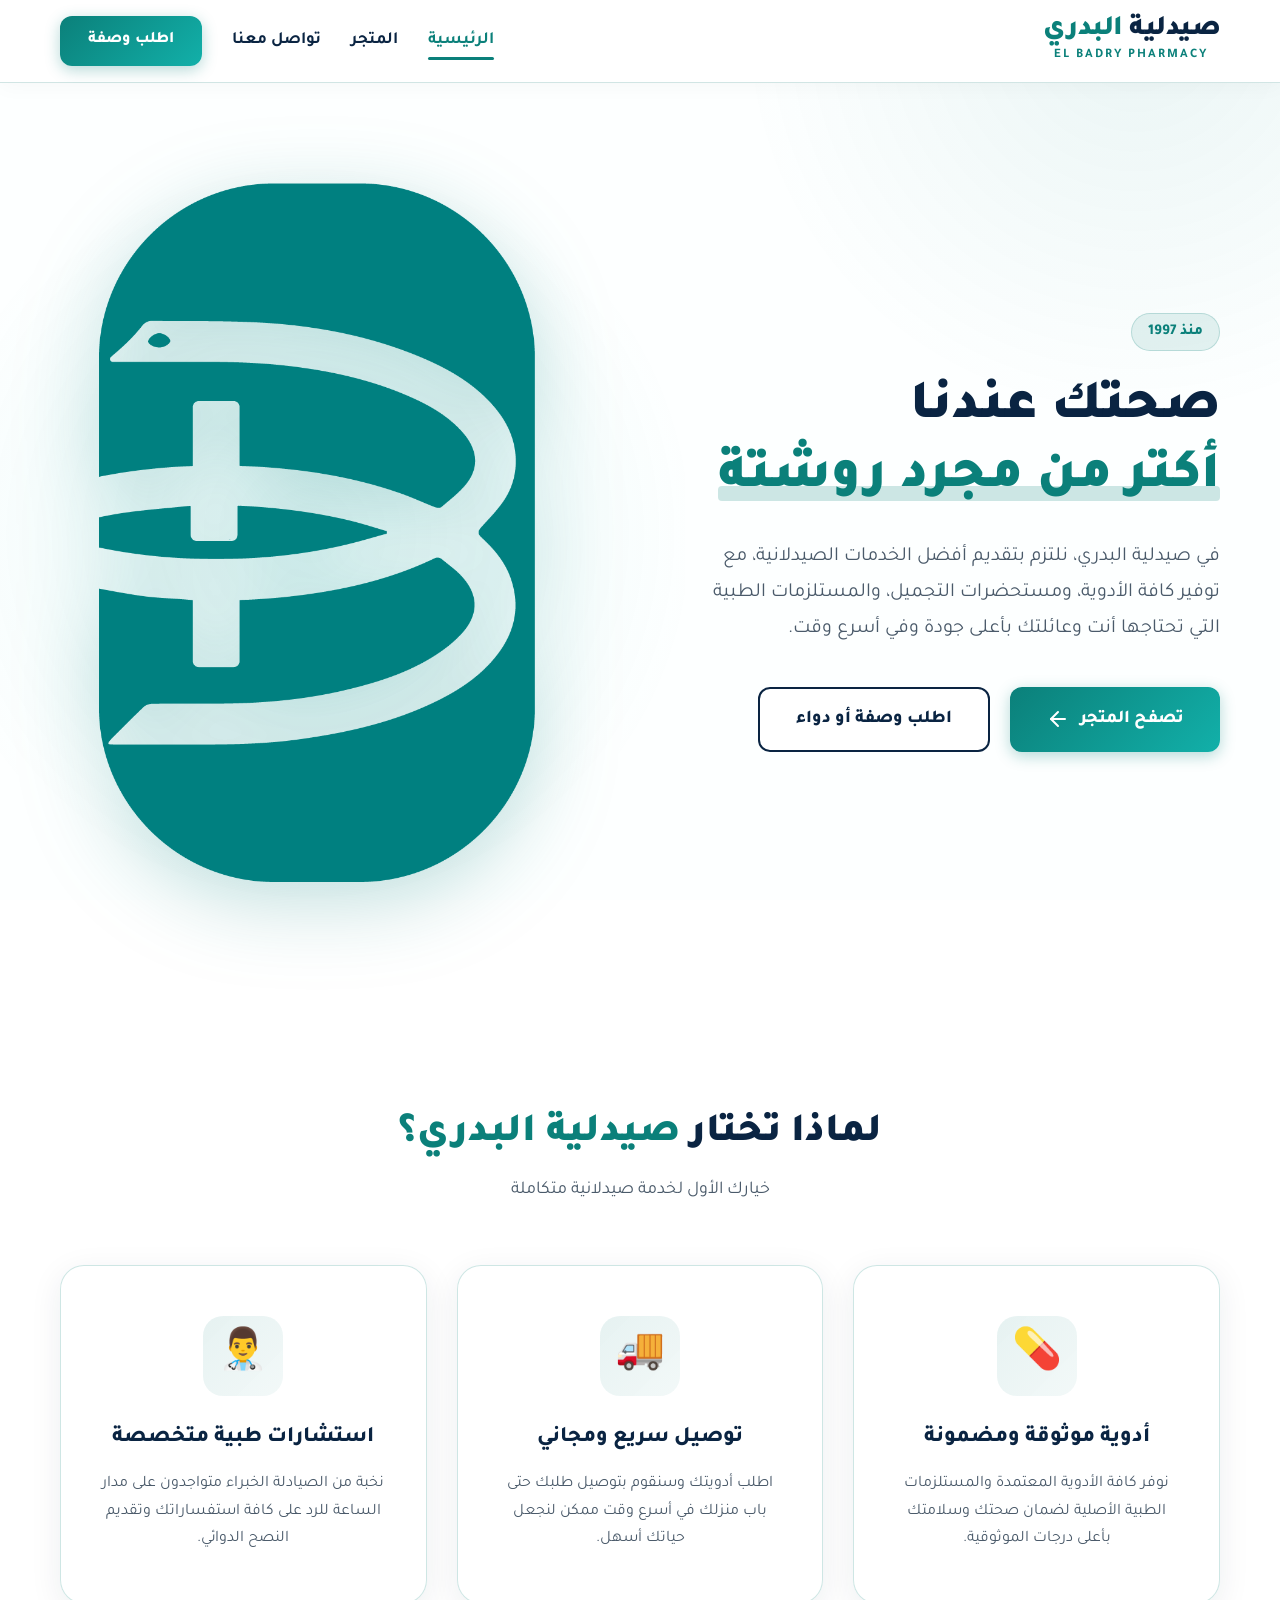
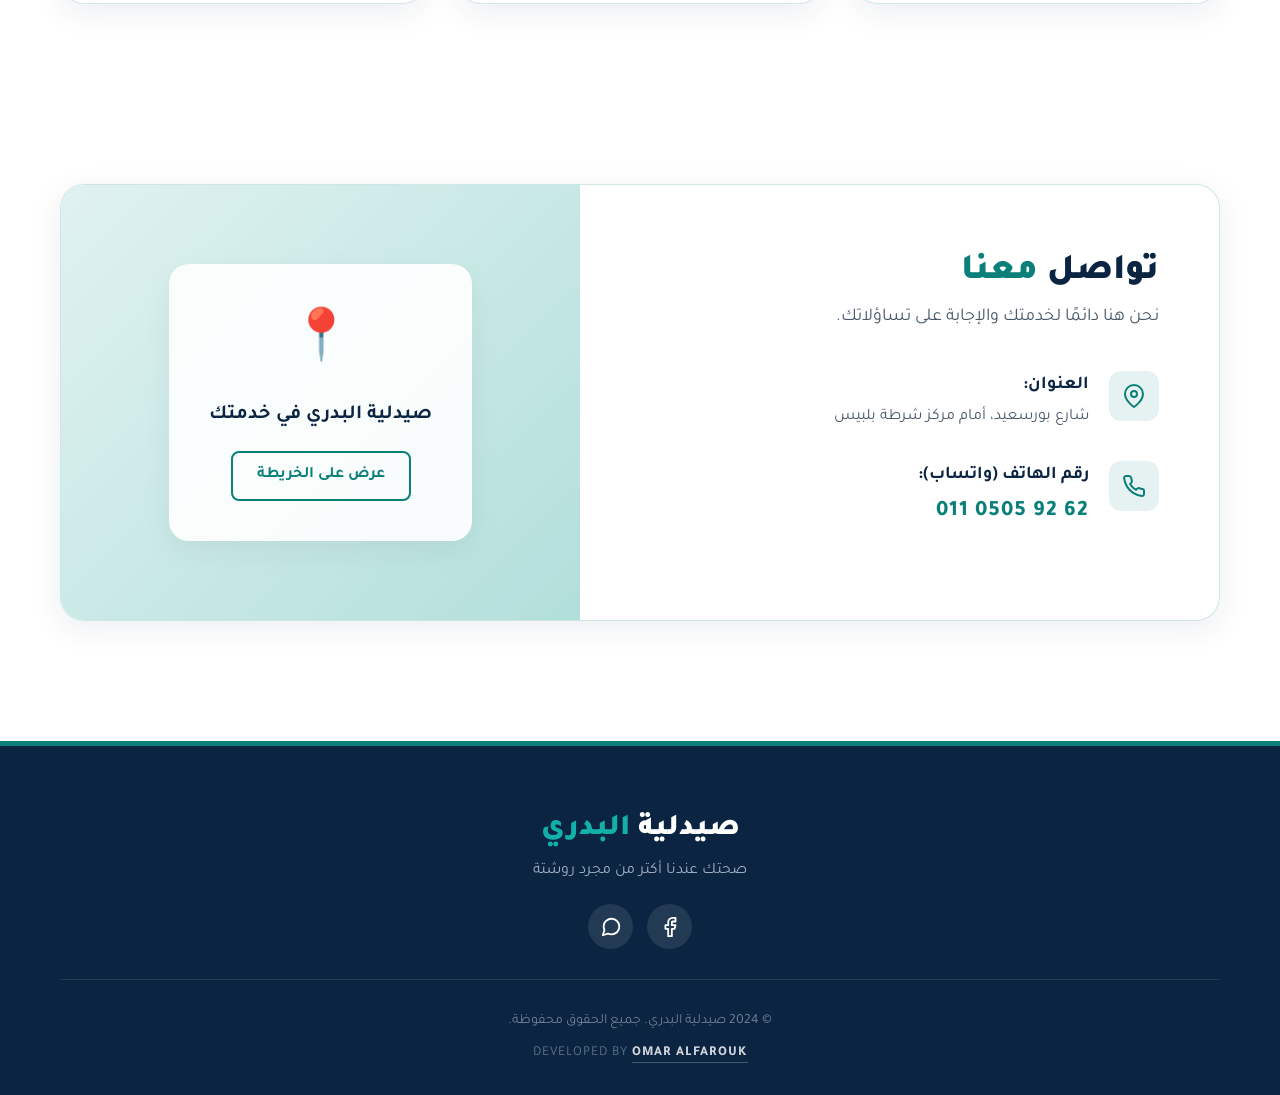
==== index.html @ 5a541674 "Add files via upload" ====
<!DOCTYPE html>
<html lang="ar" dir="rtl">

<head>
    <meta charset="UTF-8">
    <meta name="viewport" content="width=device-width, initial-scale=1.0">
    <title>صيدلية البدري - El Badry Pharmacy</title>
    <link rel="icon" type="image/png" href="logologo.png">
    <!-- Google Fonts -->
    <link rel="preconnect" href="https://fonts.googleapis.com">
    <link rel="preconnect" href="https://fonts.gstatic.com" crossorigin>
    <link href="https://fonts.googleapis.com/css2?family=Tajawal:wght@400;500;700;800;900&display=swap"
        rel="stylesheet">
    <link rel="stylesheet" href="style.css">
    <meta name="description"
        content="صيدلية البدري هي خيارك الأول للرعاية الصحية والأدوية. صحتك عندنا أكتر من مجرد روشتة، منذ 1997. شارع بورسعيد امام مركز شرطة بلبيس.">
</head>

<body>
    <div class="bg-pattern"></div>

    <header class="navbar">
        <div class="container">
            <div class="logo">
                <a href="index.html">
                    <h1>صيدلية <span>البدري</span></h1>
                    <span class="en-logo">EL BADRY PHARMACY</span>
                </a>
            </div>
            <nav id="nav-links">
                <a href="index.html" class="active">الرئيسية</a>
                <a href="store.html">المتجر</a>
                <a href="#contact">تواصل معنا</a>
                <a href="order.html" class="btn-primary pulse-btn">اطلب وصفة</a>
            </nav>
        </div>
    </header>

    <main>
        <section class="hero">
            <div class="container hero-content">
                <div class="text-content">
                    <div class="badge">منذ 1997</div>
                    <h2>صحتك عندنا <br><span class="highlight">أكتر من مجرد روشتة</span></h2>
                    <p>في صيدلية البدري، نلتزم بتقديم أفضل الخدمات الصيدلانية، مع توفير كافة الأدوية، ومستحضرات التجميل،
                        والمستلزمات الطبية التي تحتاجها أنت وعائلتك بأعلى جودة وفي أسرع وقت.</p>
                    <div class="actions">
                        <a href="store.html" class="btn-primary btn-large shadow-hover">تصفح المتجر
                            <svg xmlns="http://www.w3.org/2000/svg" width="24" height="24" viewBox="0 0 24 24"
                                fill="none" stroke="currentColor" stroke-width="2" stroke-linecap="round"
                                stroke-linejoin="round">
                                <line x1="5" y1="12" x2="19" y2="12"></line>
                                <polyline points="12 5 5 12 12 19"></polyline>
                            </svg>
                        </a>
                        <a href="order.html" class="btn-secondary btn-large">اطلب وصفة أو دواء</a>
                    </div>
                </div>
                <div class="image-content">
                    <!-- ضع صورة اللوجو هنا، قم بتسميتها logo.png أو logo.svg وضعها في مجلد public -->
                    <img src="logo.png" alt="شعار صيدلية البدري" class="hero-logo-img float-anim">
                </div>
            </div>
        </section>

        <section class="features" id="about">
            <div class="container">
                <div class="section-title">
                    <h2>لماذا تختار <span>صيدلية البدري؟</span></h2>
                    <p>خيارك الأول لخدمة صيدلانية متكاملة</p>
                </div>
                <div class="features-grid">
                    <div class="feature-card glass-card">
                        <div class="icon-wrapper">💊</div>
                        <h3>أدوية موثوقة ومضمونة</h3>
                        <p>نوفر كافة الأدوية المعتمدة والمستلزمات الطبية الأصلية لضمان صحتك وسلامتك بأعلى درجات
                            الموثوقية.</p>
                    </div>
                    <div class="feature-card glass-card">
                        <div class="icon-wrapper">🚚</div>
                        <h3>توصيل سريع ومجاني</h3>
                        <p>اطلب أدويتك وسنقوم بتوصيل طلبك حتى باب منزلك في أسرع وقت ممكن لنجعل حياتك أسهل.</p>
                    </div>
                    <div class="feature-card glass-card">
                        <div class="icon-wrapper">👨‍⚕️</div>
                        <h3>استشارات طبية متخصصة</h3>
                        <p>نخبة من الصيادلة الخبراء متواجدون على مدار الساعة للرد على كافة استفساراتك وتقديم النصح
                            الدوائي.</p>
                    </div>
                </div>
            </div>
        </section>

        <section class="contact-section" id="contact">
            <div class="container">
                <div class="contact-card glass-card">
                    <div class="contact-info">
                        <h2>تواصل <span>معنا</span></h2>
                        <p>نحن هنا دائمًا لخدمتك والإجابة على تساؤلاتك.</p>

                        <div class="info-item">
                            <div class="info-icon">
                                <svg xmlns="http://www.w3.org/2000/svg" width="24" height="24" viewBox="0 0 24 24"
                                    fill="none" stroke="currentColor" stroke-width="2" stroke-linecap="round"
                                    stroke-linejoin="round">
                                    <path d="M21 10c0 7-9 13-9 13s-9-6-9-13a9 9 0 0 1 18 0z"></path>
                                    <circle cx="12" cy="10" r="3"></circle>
                                </svg>
                            </div>
                            <div class="info-text">
                                <strong>العنوان:</strong>
                                <span>شارع بورسعيد، أمام مركز شرطة بلبيس</span>
                            </div>
                        </div>

                        <div class="info-item">
                            <div class="info-icon">
                                <svg xmlns="http://www.w3.org/2000/svg" width="24" height="24" viewBox="0 0 24 24"
                                    fill="none" stroke="currentColor" stroke-width="2" stroke-linecap="round"
                                    stroke-linejoin="round">
                                    <path
                                        d="M22 16.92v3a2 2 0 0 1-2.18 2 19.79 19.79 0 0 1-8.63-3.07 19.5 19.5 0 0 1-6-6 19.79 19.79 0 0 1-3.07-8.67A2 2 0 0 1 4.11 2h3a2 2 0 0 1 2 1.72 12.84 12.84 0 0 0 .7 2.81 2 2 0 0 1-.45 2.11L8.09 9.91a16 16 0 0 0 6 6l1.27-1.27a2 2 0 0 1 2.11-.45 12.84 12.84 0 0 0 2.81.7A2 2 0 0 1 22 16.92z">
                                    </path>
                                </svg>
                            </div>
                            <div class="info-text">
                                <strong>رقم الهاتف (واتساب):</strong>
                                <a href="https://wa.me/+201105059262" target="_blank">
                                    <span class="phone-num" dir="ltr"
                                        style="display: inline-block; transition: transform 0.3s;">011 0505 92 62</span>
                                </a>
                            </div>
                        </div>
                    </div>
                    <div class="contact-map">
                        <!-- Placeholder for a map or just an illustration -->
                        <div class="map-placeholder">
                            <div class="map-icon">📍</div>
                            <p>صيدلية البدري في خدمتك</p>
                            <a href="https://maps.google.com/?q=صيدلية+البدري+بلبيس" target="_blank"
                                class="btn-outline">عرض على الخريطة</a>
                        </div>
                    </div>
                </div>
            </div>
        </section>
    </main>

    <footer>
        <div class="container footer-content">
            <div class="footer-logo">
                <h3>صيدلية <span>البدري</span></h3>
                <p style="margin-bottom: 20px;">صحتك عندنا أكتر من مجرد روشتة</p>
                <div class="social-links" style="margin-bottom: 30px;">
                    <a href="https://www.facebook.com/elbadrypharmacies" target="_blank"
                        style="display: inline-flex; align-items: center; justify-content: center; width: 45px; height: 45px; background: rgba(255,255,255,0.1); border-radius: 50%; color: white; transition: all 0.3s; margin: 0 5px;"
                        onmouseover="this.style.background='var(--primary-light)'; this.style.transform='translateY(-3px)';"
                        onmouseout="this.style.background='rgba(255,255,255,0.1)'; this.style.transform='translateY(0)';">
                        <svg xmlns="http://www.w3.org/2000/svg" width="22" height="22" viewBox="0 0 24 24" fill="none"
                            stroke="currentColor" stroke-width="2" stroke-linecap="round" stroke-linejoin="round">
                            <path d="M18 2h-3a5 5 0 0 0-5 5v3H7v4h3v8h4v-8h3l1-4h-4V7a1 1 0 0 1 1-1h3z"></path>
                        </svg>
                    </a>
                    <a href="https://wa.me/+201105059262" target="_blank"
                        style="display: inline-flex; align-items: center; justify-content: center; width: 45px; height: 45px; background: rgba(255,255,255,0.1); border-radius: 50%; color: white; transition: all 0.3s; margin: 0 5px;"
                        onmouseover="this.style.background='#25D366'; this.style.transform='translateY(-3px)';"
                        onmouseout="this.style.background='rgba(255,255,255,0.1)'; this.style.transform='translateY(0)';">
                        <svg xmlns="http://www.w3.org/2000/svg" width="22" height="22" viewBox="0 0 24 24" fill="none"
                            stroke="currentColor" stroke-width="2" stroke-linecap="round" stroke-linejoin="round">
                            <path
                                d="M21 11.5a8.38 8.38 0 0 1-.9 3.8 8.5 8.5 0 0 1-7.6 4.7 8.38 8.38 0 0 1-3.8-.9L3 21l1.9-5.7a8.38 8.38 0 0 1-.9-3.8 8.5 8.5 0 0 1 4.7-7.6 8.38 8.38 0 0 1 3.8-.9h.5a8.48 8.48 0 0 1 8 8v.5z">
                            </path>
                        </svg>
                    </a>
                </div>
            </div>
            <div class="footer-bottom">
                <p>&copy; 2024 صيدلية البدري. جميع الحقوق محفوظة.</p>
                <p style="margin-top: 10px; font-size: 0.85em; opacity: 0.8; letter-spacing: 1px;">
                    DEVELOPED BY <a href="https://wa.me/201040981238" target="_blank"
                        style="color: #fff; font-weight: 800; text-decoration: none; border-bottom: 1px solid rgba(255,255,255,0.3); padding-bottom: 2px; transition: all 0.3s;"
                        onmouseover="this.style.borderBottom='1px solid #fff'; this.style.color='var(--primary-light)';"
                        onmouseout="this.style.borderBottom='1px solid rgba(255,255,255,0.3)'; this.style.color='#fff';">OMAR
                        ALFAROUK</a>
                </p>
            </div>
        </div>
    </footer>
</body>

</html>
---- style.css ----
/* CSS Variables based on El Badry Pharmacy branding */
:root {
    --primary-color: #0b807a;       /* Teal/Dark Cyan */
    --primary-light: #12b0a9;       /* Lighter Teal */
    --primary-dark: #075e5a;        /* Darker Teal */
    --secondary-color: #0a2442;     /* Navy Blue */
    --secondary-light: #16365c;     /* Lighter Navy */
    
    --bg-color: #f2fafa;            /* Very light cyan/white */
    --white: #ffffff;
    --text-dark: #1a2a3a;
    --text-gray: #4a5a6a;
    --border-color: #d1e5e4;
    
    --success-color: #059669;
    --error-color: #dc2626;
    
    --font-family: 'Tajawal', sans-serif;
    
    /* Modern Glassmorphism variables */
    --glass-bg: rgba(255, 255, 255, 0.85);
    --glass-border: rgba(11, 128, 122, 0.2);
    --glass-shadow: 0 8px 32px 0 rgba(10, 36, 66, 0.08);
}

* {
    box-sizing: border-box;
    margin: 0;
    padding: 0;
}

html {
    scroll-behavior: smooth;
}

body {
    font-family: var(--font-family);
    background-color: var(--white);
    color: var(--text-dark);
    line-height: 1.6;
    overflow-x: hidden;
}

::selection {
    background-color: var(--primary-light);
    color: var(--white);
}

a {
    text-decoration: none;
    color: inherit;
    transition: all 0.3s ease;
}

.container {
    max-width: 1200px;
    margin: 0 auto;
    padding: 0 20px;
    width: 100%;
}

/* Background Pattern */
.bg-pattern {
    position: fixed;
    top: 0;
    left: 0;
    width: 100vw;
    height: 100vh;
    z-index: -1;
    background-color: var(--bg-color);
    background-image: radial-gradient(var(--primary-color) 0.5px, transparent 0.5px), radial-gradient(var(--primary-color) 0.5px, var(--bg-color) 0.5px);
    background-size: 20px 20px;
    background-position: 0 0, 10px 10px;
    opacity: 0.15;
}

/* Navbar */
.navbar {
    background-color: rgba(255, 255, 255, 0.95);
    backdrop-filter: blur(10px);
    -webkit-backdrop-filter: blur(10px);
    border-bottom: 1px solid var(--border-color);
    position: sticky;
    top: 0;
    z-index: 1000;
    box-shadow: 0 4px 20px rgba(0,0,0,0.03);
    transition: all 0.3s ease;
}

.navbar .container {
    display: flex;
    justify-content: space-between;
    align-items: center;
    padding: 15px 20px;
}

.logo a {
    display: flex;
    flex-direction: column;
    align-items: center;
}

.logo h1 {
    color: var(--secondary-color);
    font-size: 28px;
    font-weight: 900;
    letter-spacing: -0.5px;
    line-height: 1.1;
}

.logo h1 span {
    color: var(--primary-color);
}

.logo .en-logo {
    font-size: 13px;
    color: var(--primary-color);
    letter-spacing: 2px;
    font-weight: 700;
}

nav {
    display: flex;
    align-items: center;
    gap: 30px;
}

nav a {
    font-weight: 700;
    font-size: 17px;
    color: var(--secondary-color);
    position: relative;
}

nav a:not(.btn-primary)::after {
    content: '';
    position: absolute;
    bottom: -6px;
    left: 50%;
    transform: translateX(-50%);
    width: 0;
    height: 3px;
    background-color: var(--primary-color);
    border-radius: 2px;
    transition: width 0.3s ease;
}

nav a:hover:not(.btn-primary)::after, 
nav a.active:not(.btn-primary)::after {
    width: 100%;
}

nav a:hover:not(.btn-primary), 
nav a.active:not(.btn-primary) {
    color: var(--primary-color);
}

/* Buttons */
.btn-primary, .btn-secondary {
    display: inline-flex;
    align-items: center;
    justify-content: center;
    gap: 10px;
    padding: 12px 28px;
    border-radius: 12px;
    font-weight: 800;
    font-size: 16px;
    border: none;
    cursor: pointer;
    transition: all 0.4s cubic-bezier(0.175, 0.885, 0.32, 1.275);
    text-align: center;
    position: relative;
    overflow: hidden;
}

.btn-primary {
    background: linear-gradient(135deg, var(--primary-color) 0%, var(--primary-light) 100%);
    color: var(--white) !important;
    box-shadow: 0 4px 15px rgba(11, 128, 122, 0.3);
}

.btn-primary:hover {
    transform: translateY(-3px);
    box-shadow: 0 8px 25px rgba(11, 128, 122, 0.4);
    background: linear-gradient(135deg, var(--primary-light) 0%, var(--primary-color) 100%);
}

.btn-secondary {
    background-color: var(--white);
    color: var(--secondary-color) !important;
    border: 2px solid var(--secondary-color);
}

.btn-secondary:hover {
    background-color: var(--secondary-color);
    color: var(--white) !important;
    transform: translateY(-3px);
}

.btn-large {
    padding: 16px 36px;
    font-size: 18px;
}

.btn-outline {
    background-color: transparent;
    border: 2px solid var(--primary-color);
    color: var(--primary-color);
    padding: 10px 24px;
    border-radius: 8px;
    font-weight: 700;
    display: inline-block;
}

.btn-outline:hover {
    background-color: var(--primary-color);
    color: var(--white);
}

/* Pulse animation for CTA */
.pulse-btn {
    animation: pulse 2s infinite;
}

@keyframes pulse {
    0% { box-shadow: 0 0 0 0 rgba(11, 128, 122, 0.6); }
    70% { box-shadow: 0 0 0 15px rgba(11, 128, 122, 0); }
    100% { box-shadow: 0 0 0 0 rgba(11, 128, 122, 0); }
}

/* Hero Section */
.hero {
    position: relative;
    padding: 100px 0 120px;
    overflow: hidden;
}

.hero::before {
    content: '';
    position: absolute;
    top: -50%; right: -20%;
    width: 800px; height: 800px;
    background: radial-gradient(circle, rgba(11,128,122,0.08) 0%, rgba(255,255,255,0) 70%);
    border-radius: 50%;
    z-index: -1;
}

.hero-content {
    display: flex;
    align-items: center;
    justify-content: space-between;
    gap: 60px;
}

.text-content {
    flex: 1.2;
}

.badge {
    display: inline-block;
    padding: 6px 16px;
    background-color: rgba(11, 128, 122, 0.1);
    color: var(--primary-color);
    border-radius: 50px;
    font-weight: 800;
    font-size: 15px;
    margin-bottom: 25px;
    border: 1px solid rgba(11, 128, 122, 0.2);
}

.text-content h2 {
    font-size: 55px;
    color: var(--secondary-color);
    margin-bottom: 25px;
    line-height: 1.25;
    font-weight: 900;
}

.text-content h2 .highlight {
    color: var(--primary-color);
    position: relative;
    z-index: 1;
}

.text-content h2 .highlight::after {
    content: '';
    position: absolute;
    bottom: 5px; right: 0;
    width: 100%; height: 15px;
    background-color: rgba(11, 128, 122, 0.2);
    z-index: -1;
    border-radius: 4px;
}

.text-content p {
    font-size: 20px;
    color: var(--text-gray);
    margin-bottom: 40px;
    line-height: 1.8;
    max-width: 90%;
}

.actions {
    display: flex;
    gap: 20px;
}

.image-content {
    flex: 1;
    display: flex;
    justify-content: center;
    position: relative;
}

.image-content::after {
    content: '';
    position: absolute;
    width: 100%; height: 100%;
    background: radial-gradient(circle, var(--primary-light) 0%, transparent 60%);
    opacity: 0.1;
    scale: 1.5;
    z-index: -1;
}

.hero-logo-img {
    width: 100%;
    max-width: 450px;
    height: auto;
    object-fit: contain;
    filter: drop-shadow(0 20px 40px rgba(11, 128, 122, 0.25));
}

.float-anim {
    animation: float 6s ease-in-out infinite;
}

@keyframes float {
    0% { transform: translateY(0px); }
    50% { transform: translateY(-20px); }
    100% { transform: translateY(0px); }
}

/* Glassmorphism Cards */
.glass-card {
    background: var(--glass-bg);
    backdrop-filter: blur(16px);
    -webkit-backdrop-filter: blur(16px);
    border: 1px solid var(--glass-border);
    box-shadow: var(--glass-shadow);
    border-radius: 24px;
}

/* Features Section */
.features {
    padding: 100px 0;
    background-color: transparent;
    position: relative;
    z-index: 10;
}

.section-title {
    text-align: center;
    margin-bottom: 60px;
}

.section-title h2 {
    font-size: 40px;
    color: var(--secondary-color);
    font-weight: 900;
}

.section-title h2 span {
    color: var(--primary-color);
}

.section-title p {
    font-size: 18px;
    color: var(--text-gray);
    margin-top: 10px;
}

.features-grid {
    display: grid;
    grid-template-columns: repeat(auto-fit, minmax(320px, 1fr));
    gap: 30px;
}

.feature-card {
    padding: 50px 40px;
    text-align: center;
    transition: transform 0.4s ease, box-shadow 0.4s ease;
}

.feature-card:hover {
    transform: translateY(-15px);
    box-shadow: 0 20px 40px rgba(10, 36, 66, 0.12);
    border-color: rgba(11, 128, 122, 0.4);
}

.feature-card .icon-wrapper {
    width: 80px; height: 80px;
    margin: 0 auto 25px;
    background: linear-gradient(135deg, rgba(11, 128, 122, 0.1), rgba(11, 128, 122, 0.05));
    border-radius: 20px;
    display: flex;
    align-items: center;
    justify-content: center;
    font-size: 40px;
    color: var(--primary-color);
}

.feature-card h3 {
    color: var(--secondary-color);
    font-size: 22px;
    margin-bottom: 15px;
    font-weight: 800;
}

.feature-card p {
    color: var(--text-gray);
    font-size: 16px;
    line-height: 1.7;
}

/* Contact Section */
.contact-section {
    padding: 80px 0 120px;
}

.contact-card {
    display: flex;
    overflow: hidden;
    padding: 0;
}

.contact-info {
    flex: 1;
    padding: 60px;
}

.contact-info h2 {
    font-size: 36px;
    color: var(--secondary-color);
    font-weight: 900;
}

.contact-info h2 span {
    color: var(--primary-color);
}

.contact-info > p {
    font-size: 18px;
    color: var(--text-gray);
    margin-bottom: 40px;
}

.info-item {
    display: flex;
    align-items: flex-start;
    gap: 20px;
    margin-bottom: 30px;
}

.info-icon {
    width: 50px; height: 50px;
    background-color: rgba(11, 128, 122, 0.1);
    color: var(--primary-color);
    border-radius: 12px;
    display: flex;
    align-items: center;
    justify-content: center;
    flex-shrink: 0;
}

.info-text strong {
    display: block;
    color: var(--secondary-color);
    font-size: 18px;
    margin-bottom: 5px;
}

.info-text span {
    color: var(--text-gray);
    font-size: 16px;
}

.phone-num {
    font-size: 22px !important;
    font-weight: 800;
    color: var(--primary-color) !important;
    letter-spacing: 1px;
}

.contact-map {
    flex: 1;
    background: linear-gradient(135deg, #e0f2f1 0%, #b2dfdb 100%);
    display: flex;
    align-items: center;
    justify-content: center;
    min-height: 400px;
}

.map-placeholder {
    text-align: center;
    background: rgba(255,255,255,0.9);
    padding: 40px;
    border-radius: 20px;
    box-shadow: 0 10px 30px rgba(0,0,0,0.05);
}

.map-icon {
    font-size: 50px;
    margin-bottom: 15px;
}

.map-placeholder p {
    font-weight: 700;
    color: var(--secondary-color);
    margin-bottom: 20px;
    font-size: 20px;
}

/* Order Page Enhancements */
.order-body {
    background-color: var(--bg-color);
}

.order-header {
    margin-bottom: 40px;
}

.order-header h2 {
    font-size: 42px;
    color: var(--secondary-color);
    font-weight: 900;
}

.order-header h2 span {
    color: var(--primary-color);
}

.order-header p {
    font-size: 18px;
    color: var(--text-gray);
    max-width: 600px;
    margin: 15px auto 0;
}

.form-wrapper {
    max-width: 750px;
    margin: 0 auto;
    padding: 50px;
}

.form-anim {
    animation: slideUp 0.8s cubic-bezier(0.165, 0.84, 0.44, 1) forwards;
}

@keyframes slideUp {
    from { opacity: 0; transform: translateY(40px); }
    to { opacity: 1; transform: translateY(0); }
}

.input-row {
    display: flex;
    gap: 20px;
}

.input-row .input-group {
    flex: 1;
}

.input-group {
    margin-bottom: 25px;
}

.input-group label {
    display: block;
    margin-bottom: 10px;
    font-weight: 800;
    color: var(--secondary-color);
    font-size: 16px;
}

.required {
    color: var(--error-color);
}

.input-group input,
.input-group textarea {
    width: 100%;
    padding: 16px 20px;
    border: 2px solid var(--border-color);
    border-radius: 12px;
    font-family: inherit;
    font-size: 16px;
    transition: all 0.3s ease;
    background-color: rgba(255, 255, 255, 0.9);
}

.input-group input:focus,
.input-group textarea:focus {
    outline: none;
    border-color: var(--primary-color);
    box-shadow: 0 0 0 4px rgba(11, 128, 122, 0.15);
    background-color: var(--white);
    transform: translateY(-2px);
}

.form-note {
    text-align: center;
    margin-top: 20px;
    font-size: 14px;
    color: var(--text-gray);
}

.btn-submit {
    width: 100%;
    margin-top: 10px;
    padding: 18px;
    font-size: 20px;
    border-radius: 12px;
}

.spinner {
    display: inline-block;
    width: 20px; height: 20px;
    border: 3px solid rgba(255,255,255,0.3);
    border-radius: 50%;
    border-top-color: #fff;
    animation: spin 1s ease-in-out infinite;
    margin-left: 10px;
}

@keyframes spin {
    to { transform: rotate(360deg); }
}

.alert {
    padding: 18px 20px;
    border-radius: 12px;
    margin-bottom: 25px;
    font-weight: 700;
    font-size: 16px;
    text-align: center;
    animation: fadeIn 0.5s ease;
}

@keyframes fadeIn {
    from { opacity: 0; }
    to { opacity: 1; }
}

.alert-success {
    background-color: rgba(5, 150, 105, 0.1);
    color: var(--success-color);
    border: 2px solid rgba(5, 150, 105, 0.3);
}

.alert-error {
    background-color: rgba(220, 38, 38, 0.1);
    color: var(--error-color);
    border: 2px solid rgba(220, 38, 38, 0.3);
}

/* Footer */
footer {
    background-color: var(--secondary-color);
    color: var(--white);
    padding: 60px 0 30px;
    position: relative;
    border-top: 5px solid var(--primary-color);
}

.footer-content {
    display: flex;
    flex-direction: column;
    align-items: center;
    text-align: center;
}

.footer-logo h3 {
    font-size: 30px;
    font-weight: 900;
    margin-bottom: 5px;
}

.footer-logo h3 span {
    color: var(--primary-light);
}

.footer-logo p {
    color: #a0aec0;
    font-size: 16px;
    margin-bottom: 40px;
}

.footer-bottom {
    width: 100%;
    padding-top: 30px;
    border-top: 1px solid rgba(255,255,255,0.1);
}

.footer-bottom p {
    color: #718096;
    font-size: 14px;
}

.hidden { display: none !important; }

/* Responsive */
@media (max-width: 992px) {
    .hero-content {
        flex-direction: column;
        text-align: center;
    }
    
    .hero-logo-img {
        max-width: 200px;
        margin-top: 20px;
    }
    
    .text-content h2 {
        font-size: 45px;
    }
    
    .text-content p {
        margin: 0 auto 30px;
    }
    
    .actions {
        justify-content: center;
    }
    
    .contact-card {
        flex-direction: column;
    }
}

@media (max-width: 768px) {
    .navbar .container {
        flex-direction: column;
        gap: 15px;
    }
    
    .input-row {
        flex-direction: column;
        gap: 0;
    }
    
    .text-content h2 {
        font-size: 38px;
    }
    
    .form-wrapper {
        padding: 30px 20px;
    }
    
    .contact-info {
        padding: 40px 20px;
    }
}
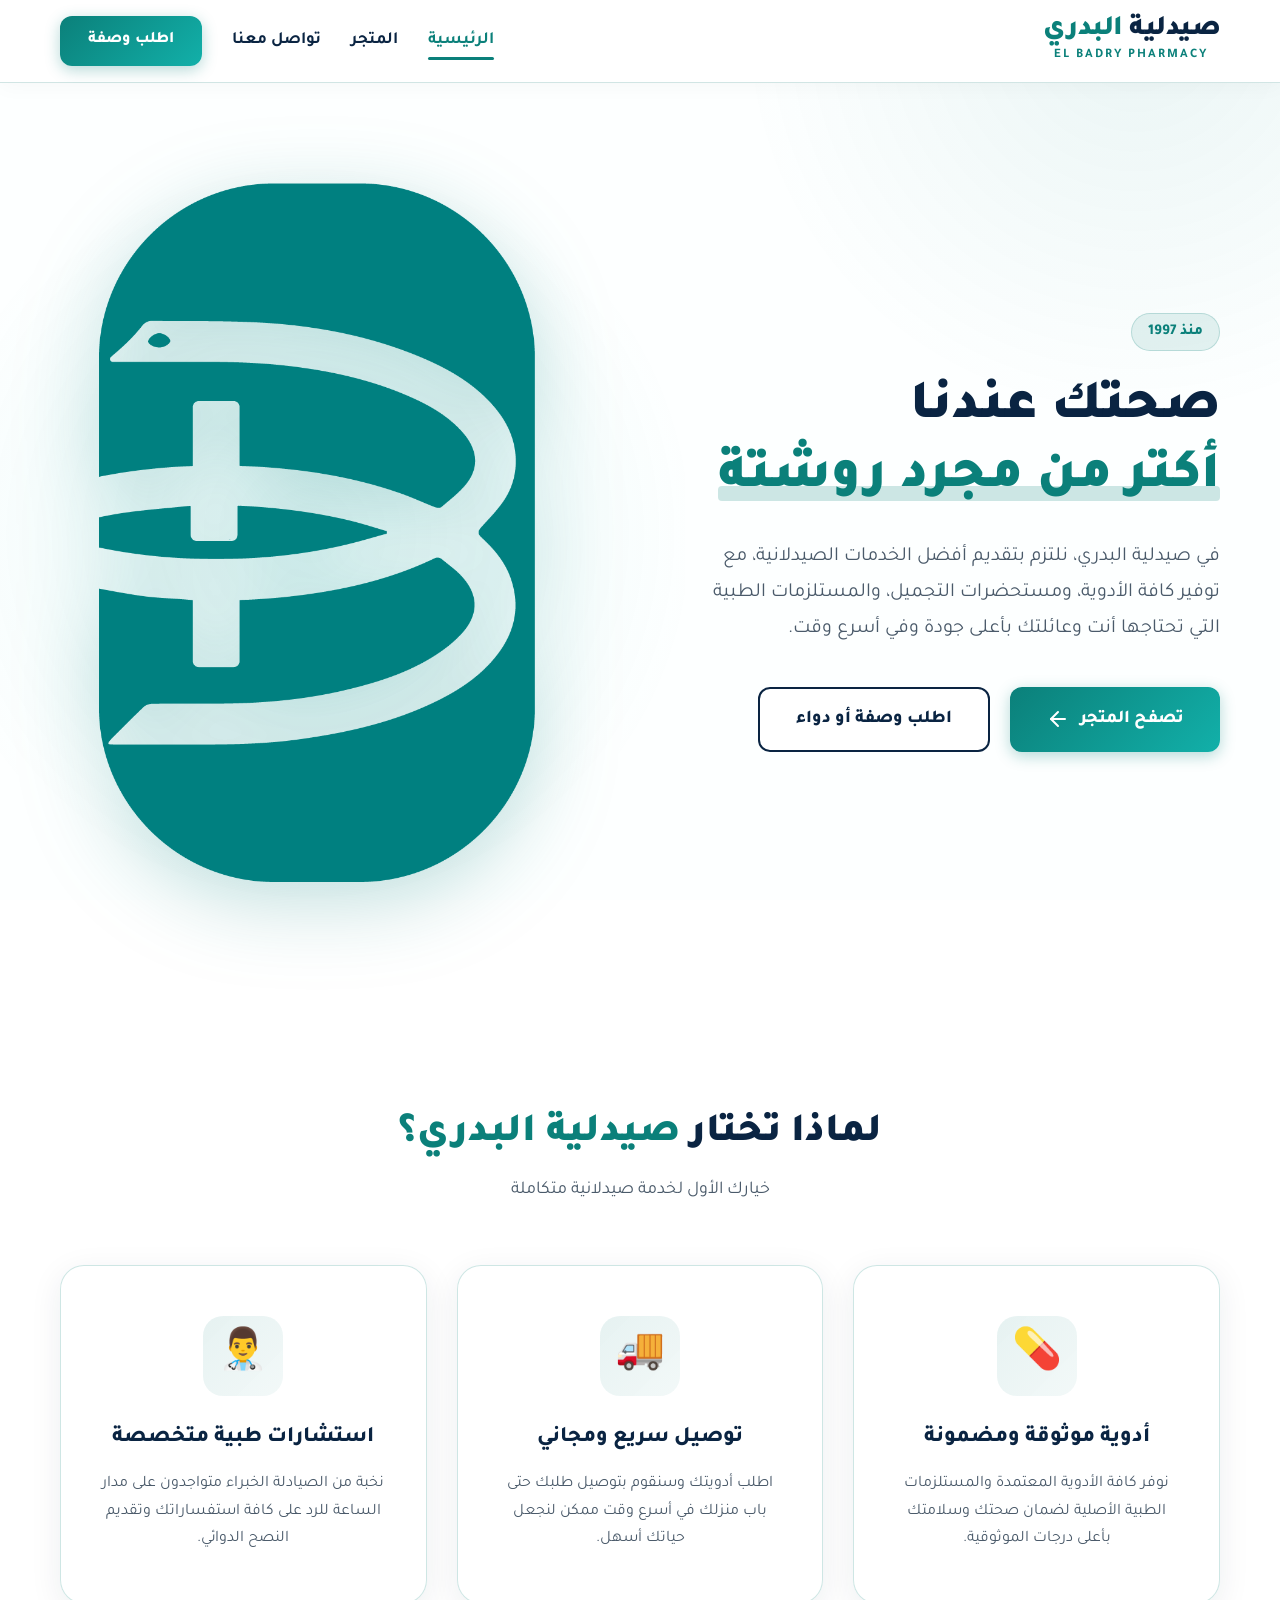
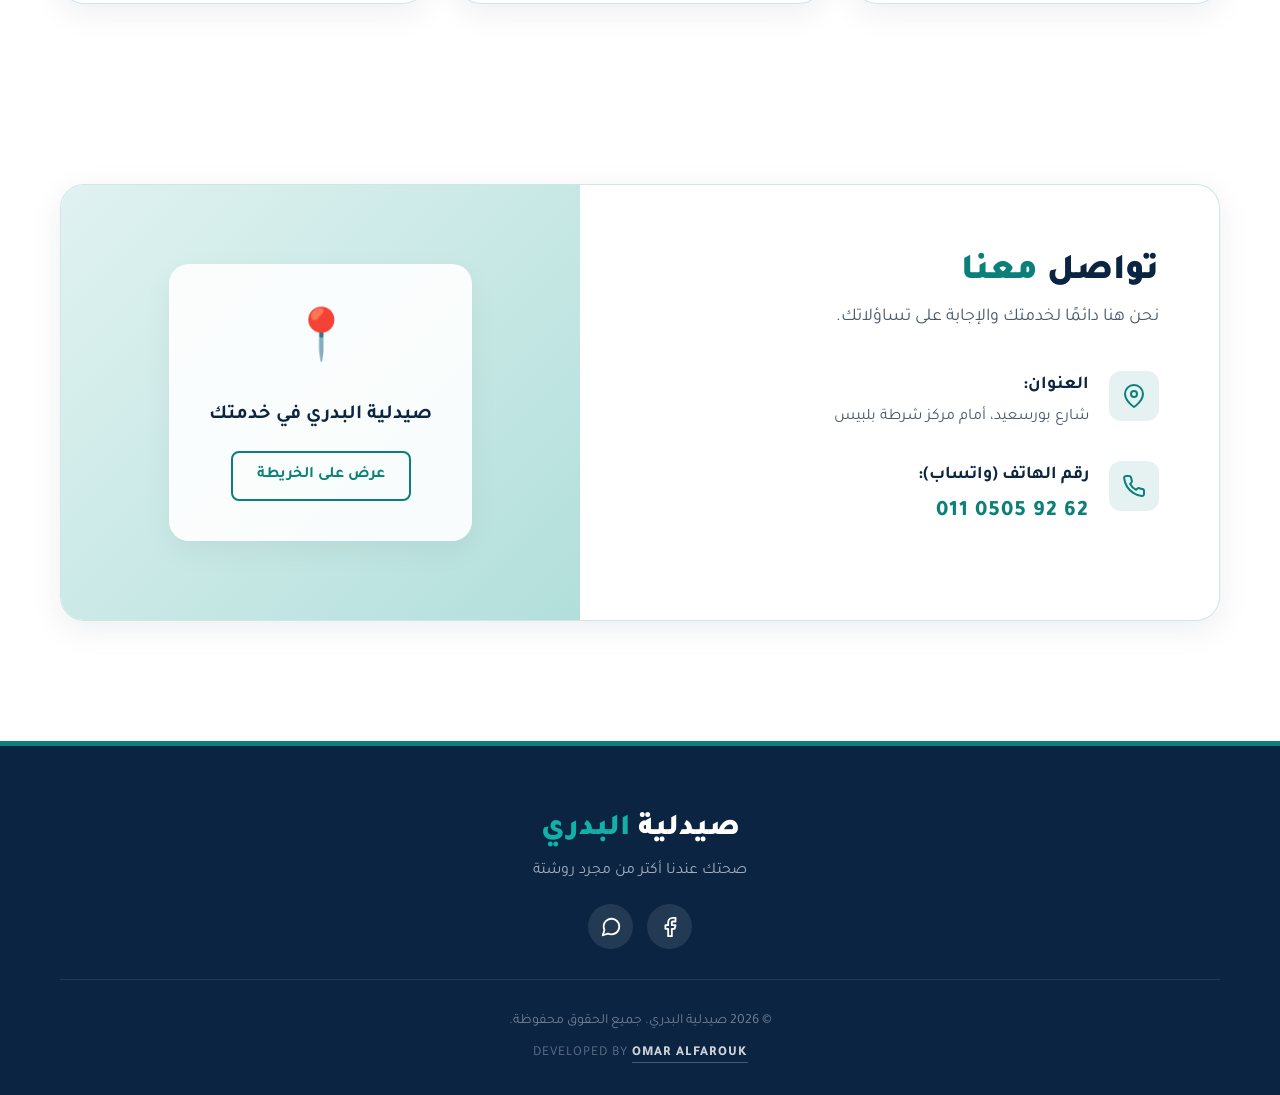
==== commit d0ee2e41: "Add files via upload" ====
--- a/index.html
+++ b/index.html
@@ -175,7 +175,7 @@
                 </div>
             </div>
             <div class="footer-bottom">
-                <p>&copy; 2024 صيدلية البدري. جميع الحقوق محفوظة.</p>
+                <p>&copy; 2026 صيدلية البدري. جميع الحقوق محفوظة.</p>
                 <p style="margin-top: 10px; font-size: 0.85em; opacity: 0.8; letter-spacing: 1px;">
                     DEVELOPED BY <a href="https://wa.me/201040981238" target="_blank"
                         style="color: #fff; font-weight: 800; text-decoration: none; border-bottom: 1px solid rgba(255,255,255,0.3); padding-bottom: 2px; transition: all 0.3s;"
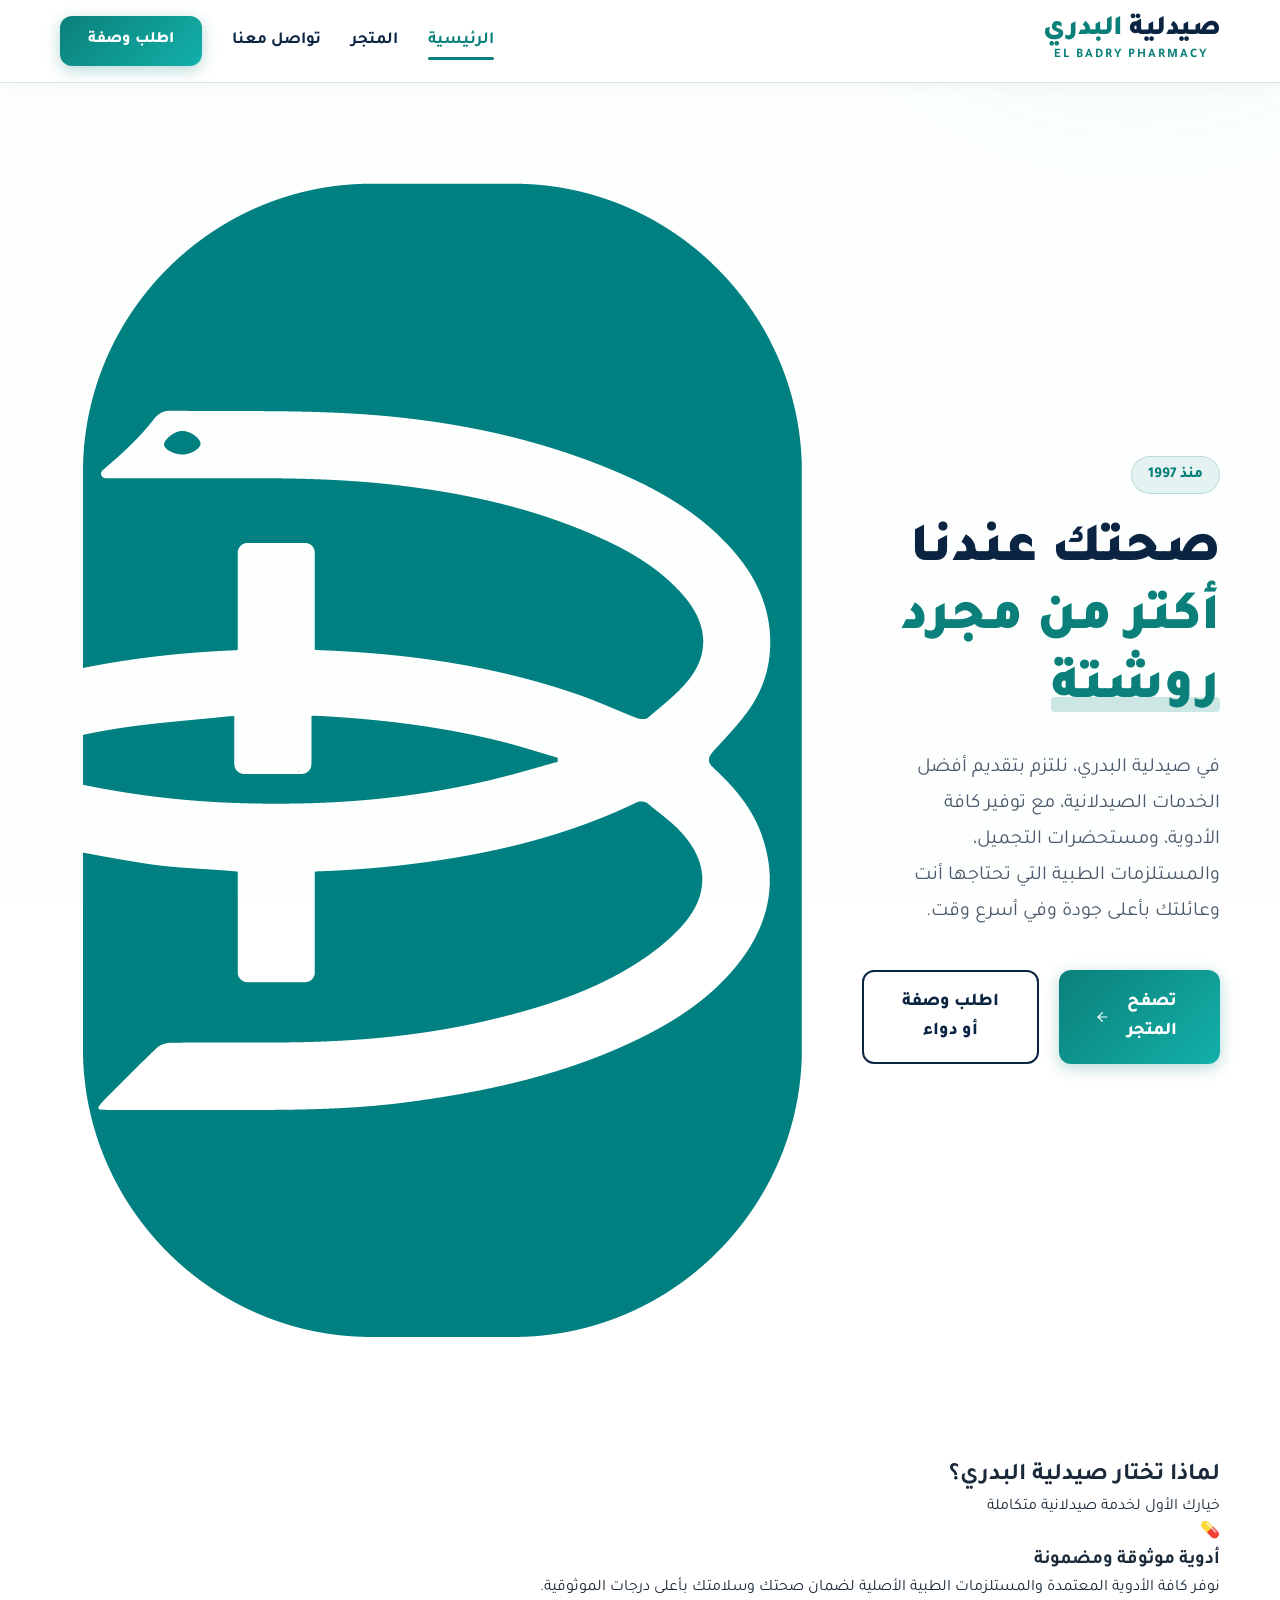
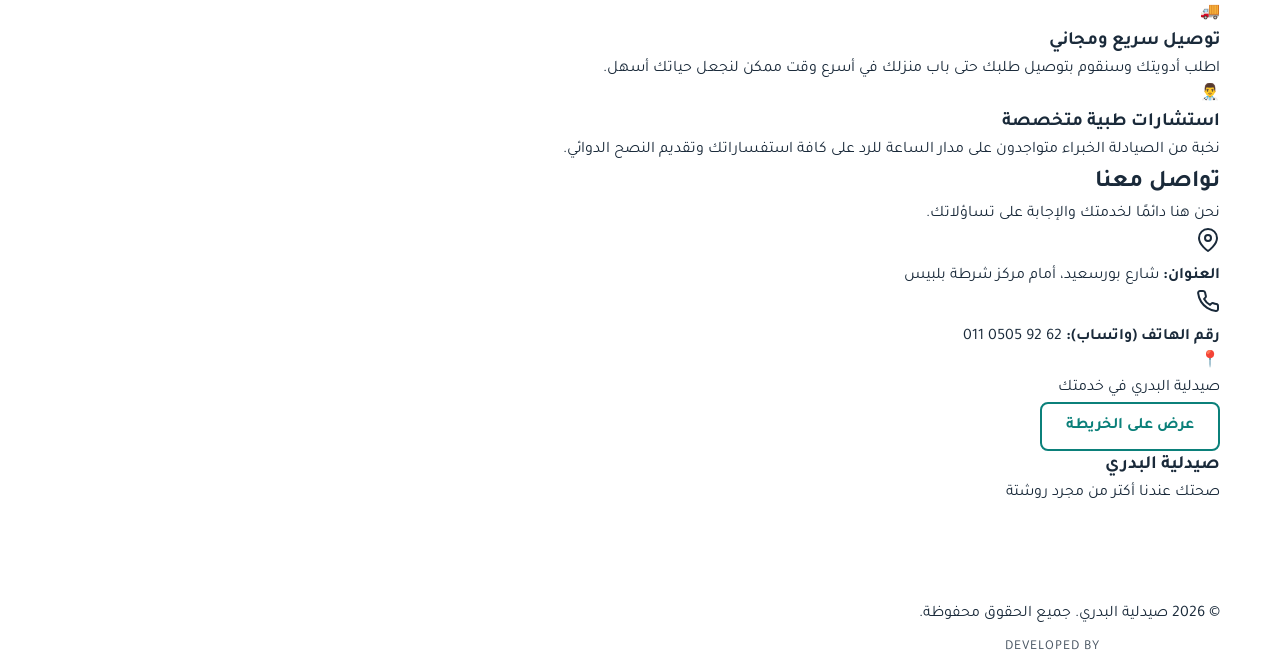
==== commit 2cbefe22: "Add files via upload" ====
--- a/index.html
+++ b/index.html
@@ -5,13 +5,13 @@
     <meta charset="UTF-8">
     <meta name="viewport" content="width=device-width, initial-scale=1.0">
     <title>صيدلية البدري - El Badry Pharmacy</title>
-    <link rel="icon" type="image/png" href="logologo.png">
+    <link rel="icon" type="image/png" href="assets/images/favicon.png">
     <!-- Google Fonts -->
     <link rel="preconnect" href="https://fonts.googleapis.com">
     <link rel="preconnect" href="https://fonts.gstatic.com" crossorigin>
     <link href="https://fonts.googleapis.com/css2?family=Tajawal:wght@400;500;700;800;900&display=swap"
         rel="stylesheet">
-    <link rel="stylesheet" href="style.css">
+    <link rel="stylesheet" href="css/global.css">
     <meta name="description"
         content="صيدلية البدري هي خيارك الأول للرعاية الصحية والأدوية. صحتك عندنا أكتر من مجرد روشتة، منذ 1997. شارع بورسعيد امام مركز شرطة بلبيس.">
 </head>
@@ -58,7 +58,7 @@
                 </div>
                 <div class="image-content">
                     <!-- ضع صورة اللوجو هنا، قم بتسميتها logo.png أو logo.svg وضعها في مجلد public -->
-                    <img src="logo.png" alt="شعار صيدلية البدري" class="hero-logo-img float-anim">
+                    <img src="assets/images/logo.png" alt="شعار صيدلية البدري" class="hero-logo-img float-anim">
                 </div>
             </div>
         </section>
--- a/css/global.css
+++ b/css/global.css
@@ -0,0 +1,762 @@
+/* CSS Variables based on El Badry Pharmacy branding */
+:root {
+    --primary-color: #0b807a;       /* Teal/Dark Cyan */
+    --primary-light: #12b0a9;       /* Lighter Teal */
+    --primary-dark: #075e5a;        /* Darker Teal */
+    --secondary-color: #0a2442;     /* Navy Blue */
+    --secondary-light: #16365c;     /* Lighter Navy */
+    
+    --bg-color: #f2fafa;            /* Very light cyan/white */
+    --white: #ffffff;
+    --text-dark: #1a2a3a;
+    --text-gray: #4a5a6a;
+    --border-color: #d1e5e4;
+    
+    --success-color: #059669;
+    --error-color: #dc2626;
+    
+    --font-family: 'Tajawal', sans-serif;
+    
+    /* Modern Glassmorphism variables */
+    --glass-bg: rgba(255, 255, 255, 0.85);
+    --glass-border: rgba(11, 128, 122, 0.2);
+    --glass-shadow: 0 8px 32px 0 rgba(10, 36, 66, 0.08);
+}
+
+* {
+    box-sizing: border-box;
+    margin: 0;
+    padding: 0;
+}
+
+html {
+    scroll-behavior: smooth;
+}
+
+body {
+    font-family: var(--font-family);
+    background-color: var(--white);
+    color: var(--text-dark);
+    line-height: 1.6;
+    overflow-x: hidden;
+}
+
+::selection {
+    background-color: var(--primary-light);
+    color: var(--white);
+}
+
+a {
+    text-decoration: none;
+    color: inherit;
+    transition: all 0.3s ease;
+}
+
+.container {
+    max-width: 1200px;
+    margin: 0 auto;
+    padding: 0 20px;
+    width: 100%;
+}
+
+/* Background Pattern */
+.bg-pattern {
+    position: fixed;
+    top: 0;
+    left: 0;
+    width: 100vw;
+    height: 100vh;
+    z-index: -1;
+    background-color: var(--bg-color);
+    background-image: radial-gradient(var(--primary-color) 0.5px, transparent 0.5px), radial-gradient(var(--primary-color) 0.5px, var(--bg-color) 0.5px);
+    background-size: 20px 20px;
+    background-position: 0 0, 10px 10px;
+    opacity: 0.15;
+}
+
+/* Navbar */
+.navbar {
+    background-color: rgba(255, 255, 255, 0.95);
+    backdrop-filter: blur(10px);
+    -webkit-backdrop-filter: blur(10px);
+    border-bottom: 1px solid var(--border-color);
+    position: sticky;
+    top: 0;
+    z-index: 1000;
+    box-shadow: 0 4px 20px rgba(0,0,0,0.03);
+    transition: all 0.3s ease;
+}
+
+.navbar .container {
+    display: flex;
+    justify-content: space-between;
+    align-items: center;
+    padding: 15px 20px;
+}
+
+.logo a {
+    display: flex;
+    flex-direction: column;
+    align-items: center;
+}
+
+.logo h1 {
+    color: var(--secondary-color);
+    font-size: 28px;
+    font-weight: 900;
+    letter-spacing: -0.5px;
+    line-height: 1.1;
+}
+
+.logo h1 span {
+    color: var(--primary-color);
+}
+
+.logo .en-logo {
+    font-size: 13px;
+    color: var(--primary-color);
+    letter-spacing: 2px;
+    font-weight: 700;
+}
+
+nav {
+    display: flex;
+    align-items: center;
+    gap: 30px;
+}
+
+nav a {
+    font-weight: 700;
+    font-size: 17px;
+    color: var(--secondary-color);
+    position: relative;
+}
+
+nav a:not(.btn-primary)::after {
+    content: '';
+    position: absolute;
+    bottom: -6px;
+    left: 50%;
+    transform: translateX(-50%);
+    width: 0;
+    height: 3px;
+    background-color: var(--primary-color);
+    border-radius: 2px;
+    transition: width 0.3s ease;
+}
+
+nav a:hover:not(.btn-primary)::after, 
+nav a.active:not(.btn-primary)::after {
+    width: 100%;
+}
+
+nav a:hover:not(.btn-primary), 
+nav a.active:not(.btn-primary) {
+    color: var(--primary-color);
+}
+
+/* Buttons */
+.btn-primary, .btn-secondary {
+    display: inline-flex;
+    align-items: center;
+    justify-content: center;
+    gap: 10px;
+    padding: 12px 28px;
+    border-radius: 12px;
+    font-weight: 800;
+    font-size: 16px;
+    border: none;
+    cursor: pointer;
+    transition: all 0.4s cubic-bezier(0.175, 0.885, 0.32, 1.275);
+    text-align: center;
+    position: relative;
+    overflow: hidden;
+}
+
+.btn-primary {
+    background: linear-gradient(135deg, var(--primary-color) 0%, var(--primary-light) 100%);
+    color: var(--white) !important;
+    box-shadow: 0 4px 15px rgba(11, 128, 122, 0.3);
+}
+
+.btn-primary:hover {
+    transform: translateY(-3px);
+    box-shadow: 0 8px 25px rgba(11, 128, 122, 0.4);
+    background: linear-gradient(135deg, var(--primary-light) 0%, var(--primary-color) 100%);
+}
+
+.btn-secondary {
+    background-color: var(--white);
+    color: var(--secondary-color) !important;
+    border: 2px solid var(--secondary-color);
+}
+
+.btn-secondary:hover {
+    background-color: var(--secondary-color);
+    color: var(--white) !important;
+    transform: translateY(-3px);
+}
+
+.btn-large {
+    padding: 16px 36px;
+    font-size: 18px;
+}
+
+.btn-outline {
+    background-color: transparent;
+    border: 2px solid var(--primary-color);
+    color: var(--primary-color);
+    padding: 10px 24px;
+    border-radius: 8px;
+    font-weight: 700;
+    display: inline-block;
+}
+
+.btn-outline:hover {
+    background-color: var(--primary-color);
+    color: var(--white);
+}
+
+/* Pulse animation for CTA */
+.pulse-btn {
+    animation: pulse 2s infinite;
+}
+
+@keyframes pulse {
+    0% { box-shadow: 0 0 0 0 rgba(11, 128, 122, 0.6); }
+    70% { box-shadow: 0 0 0 15px rgba(11, 128, 122, 0); }
+    100% { box-shadow: 0 0 0 0 rgba(11, 128, 122, 0); }
+}
+
+/* Hero Section */
+.hero {
+    position: relative;
+    padding: 100px 0 120px;
+    overflow: hidden;
+}
+
+.hero::before {
+    content: '';
+    position: absolute;
+    top: -50%; right: -20%;
+    width: 800px; height: 800px;
+    background: radial-gradient(circle, rgba(11,128,122,0.08) 0%, rgba(255,255,255,0) 70%);
+    border-radius: 50%;
+    z-index: -1;
+}
+
+.hero-content {
+    display: flex;
+    align-items: center;
+    justify-content: space-between;
+    gap: 60px;
+}
+
+.text-content {
+    flex: 1.2;
+}
+
+.badge {
+    display: inline-block;
+    padding: 6px 16px;
+    background-color: rgba(11, 128, 122, 0.1);
+    color: var(--primary-color);
+    border-radius: 50px;
+    font-weight: 800;
+    font-size: 15px;
+    margin-bottom: 25px;
+    border: 1px solid rgba(11, 128, 122, 0.2);
+}
+
+.text-content h2 {
+    font-size: 55px;
+    color: var(--secondary-color);
+    margin-bottom: 25px;
+    line-height: 1.25;
+    font-weight: 900;
+}
+
+.text-content h2 .highlight {
+    color: var(--primary-color);
+    position: relative;
+    z-index: 1;
+}
+
+.text-content h2 .highlight::after {
+    content: '';
+    position: absolute;
+    bottom: 5px; right: 0;
+    width: 100%; height: 15px;
+    background-color: rgba(11, 128, 122, 0.2);
+    z-index: -1;
+    border-radius: 4px;
+}
+
+.text-content p {
+    font-size: 20px;
+    color: var(--text-gray);
+    margin-bottom: 40px;
+    line-height: 1.8;
+    max-width: 90%;
+}
+
+.actions {
+    display: flex;
+    gap: 20px;
+}
+
+.image-content {
+    flex: 1;
+    display: flex;
+    justify(center;
+    position: relative;
+}
+
+.image-content::after {
+    content: '';
+    position: absolute;
+    width: 100%; height: 100%;
+    background: radial-gradient(circle, var(--primary-light) 0%, transparent 60%);
+    opacity: 0.1;
+    scale: 1.5;
+    z-index: -1;
+}
+
+.hero-logo-img {
+    width: 100%;
+    max-width: 450px;
+    height: auto;
+    object-fit: contain;
+    filter: drop-shadow(0 20px 40px rgba(11, 128, 122, 0.25));
+}
+
+.float-anim {
+    animation: float 6s ease-in-out infinite;
+}
+
+@keyframes float {
+    0% { transform: translateY(0px); }
+    50% { transform: translateY(-20px); }
+    100% { transform: translateY(0px); }
+}
+
+/* Glassmorphism Cards */
+.glass-card {
+    background: var(--glass-bg);
+    backdrop-filter: blur(16px);
+    -webkit-backdrop-filter: blur(16px);
+    border: 1px solid var(--glass-border);
+    box-shadow: var(--glass-shadow);
+    border-radius: 24px;
+}
+
+/* Features Section */
+.features {
+    padding: 100px 0;
+    background-color: transparent;
+    position: relative;
+    z-index: 10;
+}
+
+.section-title {
+    text-align: center;
+    margin-bottom: 60px;
+}
+
+.section-title h2 {
+    font-size: 40px;
+    color: var(--secondary-color);
+    font-weight: 900;
+}
+
+.section-title h2 span {
+    color: var(--primary-color);
+}
+
+.section-title p {
+    font-size: 18px;
+    color: var(--text-gray);
+    margin-top: 10px;
+}
+
+.features-grid {
+    display: grid;
+    grid-template-columns: repeat(auto-fit, minmax(320px, 1fr));
+    gap: 30px;
+}
+
+.feature-card {
+    padding: 50px 40px;
+    text-align: center;
+    transition: transform 0.4s ease, box-shadow 0.4s ease;
+}
+
+.feature-card:hover {
+    transform: translateY(-15px);
+    box-shadow: 0 20px 40px rgba(10, 36, 66, 0.12);
+    border-color: rgba(11, 128, 122, 0.4);
+}
+
+.feature-card .icon-wrapper {
+    width: 80px; height: 80px;
+    margin: 0 auto 25px;
+    background: linear-gradient(135deg, rgba(11, 128, 122, 0.1), rgba(11, 128, 122, 0.05));
+    border-radius: 20px;
+    display: flex;
+    align-items: center;
+    justify-content: center;
+    font-size: 40px;
+    color: var(--primary-color);
+}
+
+.feature-card h3 {
+    color: var(--secondary-color);
+    font-size: 22px;
+    margin-bottom: 15px;
+    font-weight: 800;
+}
+
+.feature-card p {
+    color: var(--text-gray);
+    font-size: 16px;
+    line-height: 1.7;
+}
+
+/* Contact Section */
+.contact-section {
+    padding: 80px 0 120px;
+}
+
+.contact-card {
+    display: flex;
+    overflow: hidden;
+    padding: 0;
+}
+
+.contact-info {
+    flex: 1;
+    padding: 60px;
+}
+
+.contact-info h2 {
+    font-size: 36px;
+    color: var(--secondary-color);
+    font-weight: 900;
+}
+
+.contact-info h2 span {
+    color: var(--primary-color);
+}
+
+.contact-info > p {
+    font-size: 18px;
+    color: var(--text-gray);
+    margin-bottom: 40px;
+}
+
+.info-item {
+    display: flex;
+    align-items: flex-start;
+    gap: 20px;
+    margin-bottom: 30px;
+}
+
+.info-icon {
+    width: 50px; height: 50px;
+    background-color: rgba(11, 128, 122, 0.1);
+    color: var(--primary-color);
+    border-radius: 12px;
+    display: flex;
+    align-items: center;
+    justify-content: center;
+    flex-shrink: 0;
+}
+
+.info-text strong {
+    display: block;
+    color: var(--secondary-color);
+    font-size: 18px;
+    margin-bottom: 5px;
+}
+
+.info-text span {
+    color: var(--text-gray);
+    font-size: 16px;
+}
+
+.phone-num {
+    font-size: 22px !important;
+    font-weight: 800;
+    color: var(--primary-color) !important;
+    letter-spacing: 1px;
+}
+
+.contact-map {
+    flex: 1;
+    background: linear-gradient(135deg, #e0f2f1 0%, #b2dfdb 100%);
+    display: flex;
+    align-items: center;
+    justify-content: center;
+    min-height: 400px;
+}
+
+.map-placeholder {
+    text-align: center;
+    background: rgba(255,255,255,0.9);
+    padding: 40px;
+    border-radius: 20px;
+    box-shadow: 0 10px 30px rgba(0,0,0,0.05);
+}
+
+.map-icon {
+    font-size: 50px;
+    margin-bottom: 15px;
+}
+
+.map-placeholder p {
+    font-weight: 700;
+    color: var(--secondary-color);
+    margin-bottom: 20px;
+    font-size: 20px;
+}
+
+/* Order Page Enhancements */
+.order-body {
+    background-color: var(--bg-color);
+}
+
+.order-header {
+    margin-bottom: 40px;
+}
+
+.order-header h2 {
+    font-size: 42px;
+    color: var(--secondary-color);
+    font-weight: 900;
+}
+
+.order-header h2 span {
+    color: var(--primary-color);
+}
+
+.order-header p {
+    font-size: 18px;
+    color: var(--text-gray);
+    max-width: 600px;
+    margin: 15px auto 0;
+}
+
+.form-wrapper {
+    max-width: 750px;
+    margin: 0 auto;
+    padding: 50px;
+}
+
+.form-anim {
+    animation: slideUp 0.8s cubic-bezier(0.165, 0.84, 0.44, 1) forwards;
+}
+
+@keyframes slideUp {
+    from { opacity: 0; transform: translateY(40px); }
+    to { opacity: 1; transform: translateY(0); }
+}
+
+.input-row {
+    display: flex;
+    gap: 20px;
+}
+
+.input-row .input-group {
+    flex: 1;
+}
+
+.input-group {
+    margin-bottom: 25px;
+}
+
+.input-group label {
+    display: block;
+    margin-bottom: 10px;
+    font-weight: 800;
+    color: var(--secondary-color);
+    font-size: 16px;
+}
+
+.required {
+    color: var(--error-color);
+}
+
+.input-group input,
+.input-group textarea {
+    width: 100%;
+    padding: 16px 20px;
+    border: 2px solid var(--border-color);
+    border-radius: 12px;
+    font-family: inherit;
+    font-size: 16px;
+    transition: all 0.3s ease;
+    background-color: rgba(255, 255, 255, 0.9);
+}
+
+.input-group input:focus,
+.input-group textarea:focus {
+    outline: none;
+    border-color: var(--primary-color);
+    box-shadow: 0 0 0 4px rgba(11, 128, 122, 0.15);
+    background-color: var(--white);
+    transform: translateY(-2px);
+}
+
+.form-note {
+    text-align: center;
+    margin-top: 20px;
+    font-size: 14px;
+    color: var(--text-gray);
+}
+
+.btn-submit {
+    width: 100%;
+    margin-top: 10px;
+    padding: 18px;
+    font-size: 20px;
+    border-radius: 12px;
+}
+
+.spinner {
+    display: inline-block;
+    width: 20px; height: 20px;
+    border: 3px solid rgba(255,255,255,0.3);
+    border-radius: 50%;
+    border-top-color: #fff;
+    animation: spin 1s ease-in-out infinite;
+    margin-left: 10px;
+}
+
+@keyframes spin {
+    to { transform: rotate(360deg); }
+}
+
+.alert {
+    padding: 18px 20px;
+    border-radius: 12px;
+    margin-bottom: 25px;
+    font-weight: 700;
+    font-size: 16px;
+    text-align: center;
+    animation: fadeIn 0.5s ease;
+}
+
+@keyframes fadeIn {
+    from { opacity: 0; }
+    to { opacity: 1; }
+}
+
+.alert-success {
+    background-color: rgba(5, 150, 105, 0.1);
+    color: var(--success-color);
+    border: 2px solid rgba(5, 150, 105, 0.3);
+}
+
+.alert-error {
+    background-color: rgba(220, 38, 38, 0.1);
+    color: var(--error-color);
+    border: 2px solid rgba(220, 38, 38, 0.3);
+}
+
+/* Footer */
+footer {
+    background-color: var(--secondary-color);
+    color: var(--white);
+    padding: 60px 0 30px;
+    position: relative;
+    border-top: 5px solid var(--primary-color);
+}
+
+.footer-content {
+    display: flex;
+    flex-direction: column;
+    align-items: center;
+    text-align: center;
+}
+
+.footer-logo h3 {
+    font-size: 30px;
+    font-weight: 900;
+    margin-bottom: 5px;
+}
+
+.footer-logo h3 span {
+    color: var(--primary-light);
+}
+
+.footer-logo p {
+    color: #a0aec0;
+    font-size: 16px;
+    margin-bottom: 40px;
+}
+
+.footer-bottom {
+    width: 100%;
+    padding-top: 30px;
+    border-top: 1px solid rgba(255,255,255,0.1);
+}
+
+.footer-bottom p {
+    color: #718096;
+    font-size: 14px;
+}
+
+.hidden { display: none !important; }
+
+/* Responsive */
+@media (max-width: 992px) {
+    .hero-content {
+        flex-direction: column;
+        text-align: center;
+    }
+    
+    .hero-logo-img {
+        max-width: 200px;
+        margin-top: 20px;
+    }
+    
+    .text-content h2 {
+        font-size: 45px;
+    }
+    
+    .text-content p {
+        margin: 0 auto 30px;
+    }
+    
+    .actions {
+        justify-content: center;
+    }
+    
+    .contact-card {
+        flex-direction: column;
+    }
+}
+
+@media (max-width: 768px) {
+    .navbar .container {
+        flex-direction: column;
+        gap: 15px;
+    }
+    
+    .input-row {
+        flex-direction: column;
+        gap: 0;
+    }
+    
+    .text-content h2 {
+        font-size: 38px;
+    }
+    
+    .form-wrapper {
+        padding: 30px 20px;
+    }
+    
+    .contact-info {
+        padding: 40px 20px;
+    }
+}
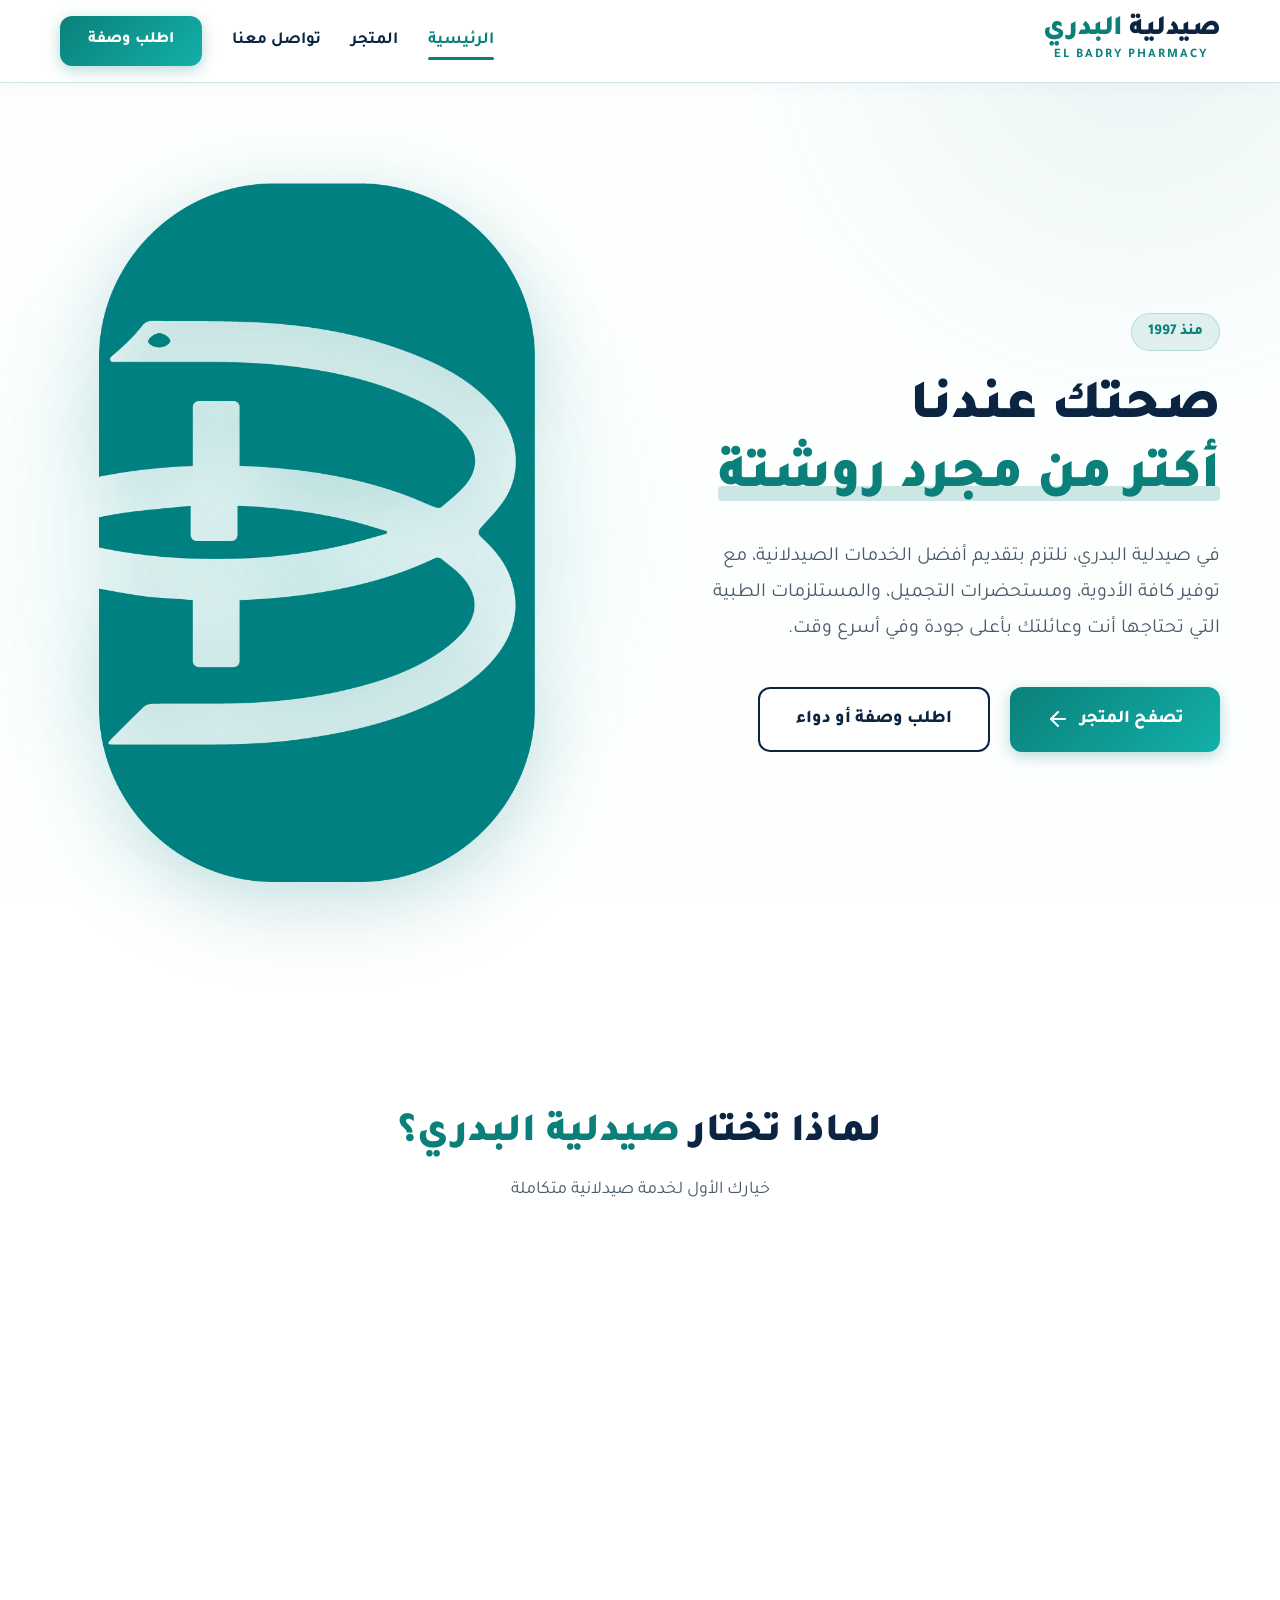
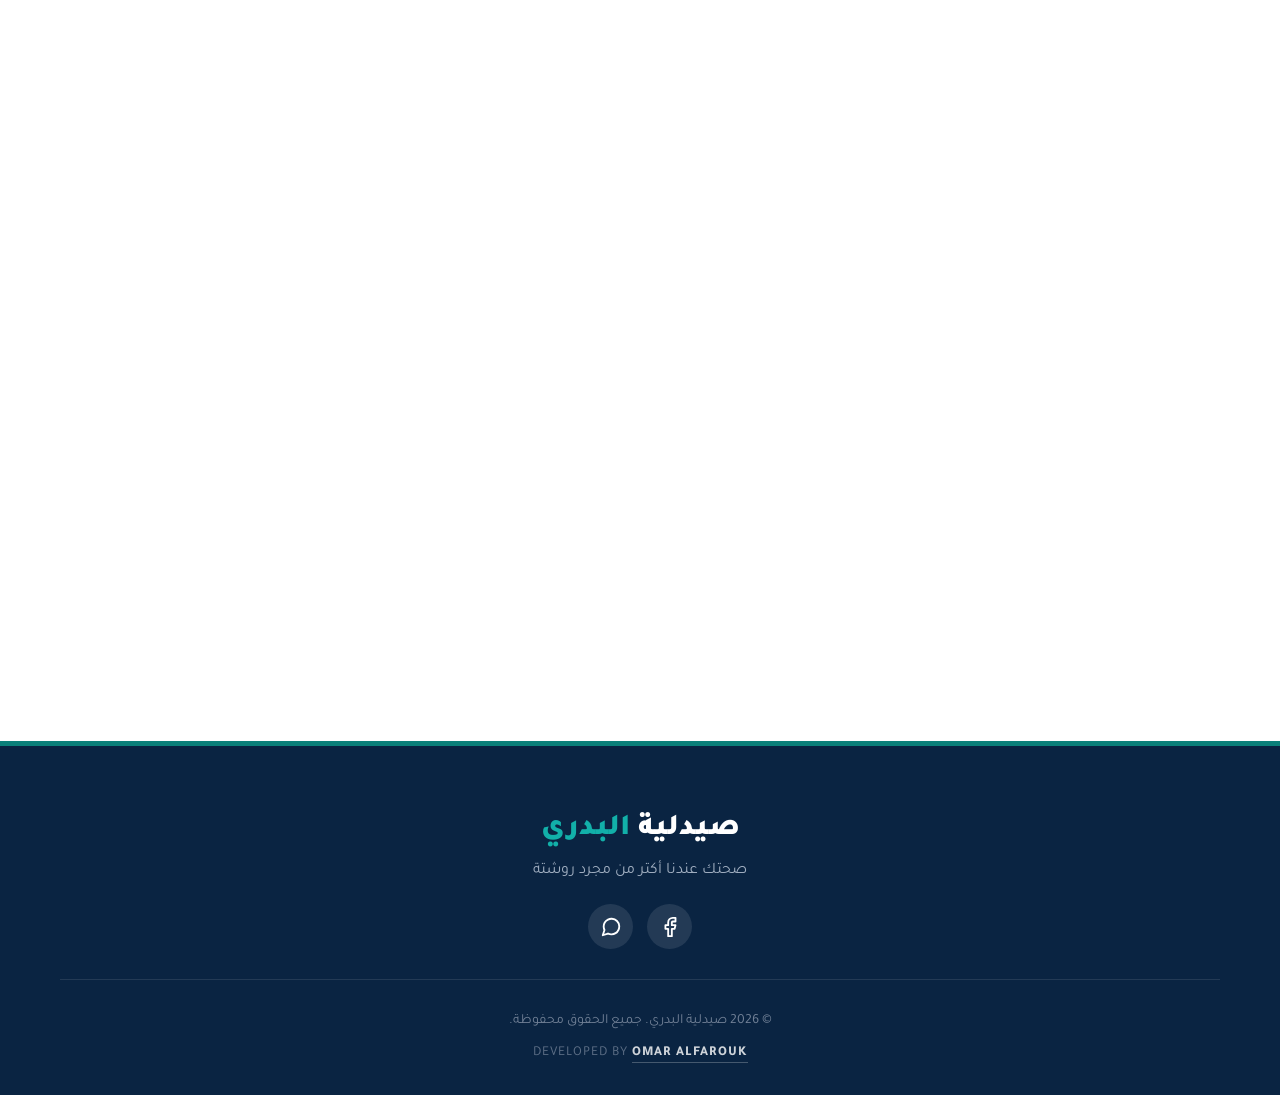
==== commit 1548c7a7: "Add files via upload" ====
--- a/index.html
+++ b/index.html
@@ -5,13 +5,13 @@
     <meta charset="UTF-8">
     <meta name="viewport" content="width=device-width, initial-scale=1.0">
     <title>صيدلية البدري - El Badry Pharmacy</title>
-    <link rel="icon" type="image/png" href="assets/images/favicon.png">
+    <link rel="icon" type="image/png" href="logologo.png">
     <!-- Google Fonts -->
     <link rel="preconnect" href="https://fonts.googleapis.com">
     <link rel="preconnect" href="https://fonts.gstatic.com" crossorigin>
     <link href="https://fonts.googleapis.com/css2?family=Tajawal:wght@400;500;700;800;900&display=swap"
         rel="stylesheet">
-    <link rel="stylesheet" href="css/global.css">
+    <link rel="stylesheet" href="style.css">
     <meta name="description"
         content="صيدلية البدري هي خيارك الأول للرعاية الصحية والأدوية. صحتك عندنا أكتر من مجرد روشتة، منذ 1997. شارع بورسعيد امام مركز شرطة بلبيس.">
 </head>
@@ -58,7 +58,7 @@
                 </div>
                 <div class="image-content">
                     <!-- ضع صورة اللوجو هنا، قم بتسميتها logo.png أو logo.svg وضعها في مجلد public -->
-                    <img src="assets/images/logo.png" alt="شعار صيدلية البدري" class="hero-logo-img float-anim">
+                    <img src="logo.png" alt="شعار صيدلية البدري" class="hero-logo-img float-anim">
                 </div>
             </div>
         </section>
--- a/style.css
+++ b/style.css
@@ -0,0 +1,762 @@
+/* CSS Variables based on El Badry Pharmacy branding */
+:root {
+    --primary-color: #0b807a;       /* Teal/Dark Cyan */
+    --primary-light: #12b0a9;       /* Lighter Teal */
+    --primary-dark: #075e5a;        /* Darker Teal */
+    --secondary-color: #0a2442;     /* Navy Blue */
+    --secondary-light: #16365c;     /* Lighter Navy */
+    
+    --bg-color: #f2fafa;            /* Very light cyan/white */
+    --white: #ffffff;
+    --text-dark: #1a2a3a;
+    --text-gray: #4a5a6a;
+    --border-color: #d1e5e4;
+    
+    --success-color: #059669;
+    --error-color: #dc2626;
+    
+    --font-family: 'Tajawal', sans-serif;
+    
+    /* Modern Glassmorphism variables */
+    --glass-bg: rgba(255, 255, 255, 0.85);
+    --glass-border: rgba(11, 128, 122, 0.2);
+    --glass-shadow: 0 8px 32px 0 rgba(10, 36, 66, 0.08);
+}
+
+* {
+    box-sizing: border-box;
+    margin: 0;
+    padding: 0;
+}
+
+html {
+    scroll-behavior: smooth;
+}
+
+body {
+    font-family: var(--font-family);
+    background-color: var(--white);
+    color: var(--text-dark);
+    line-height: 1.6;
+    overflow-x: hidden;
+}
+
+::selection {
+    background-color: var(--primary-light);
+    color: var(--white);
+}
+
+a {
+    text-decoration: none;
+    color: inherit;
+    transition: all 0.3s ease;
+}
+
+.container {
+    max-width: 1200px;
+    margin: 0 auto;
+    padding: 0 20px;
+    width: 100%;
+}
+
+/* Background Pattern */
+.bg-pattern {
+    position: fixed;
+    top: 0;
+    left: 0;
+    width: 100vw;
+    height: 100vh;
+    z-index: -1;
+    background-color: var(--bg-color);
+    background-image: radial-gradient(var(--primary-color) 0.5px, transparent 0.5px), radial-gradient(var(--primary-color) 0.5px, var(--bg-color) 0.5px);
+    background-size: 20px 20px;
+    background-position: 0 0, 10px 10px;
+    opacity: 0.15;
+}
+
+/* Navbar */
+.navbar {
+    background-color: rgba(255, 255, 255, 0.95);
+    backdrop-filter: blur(10px);
+    -webkit-backdrop-filter: blur(10px);
+    border-bottom: 1px solid var(--border-color);
+    position: sticky;
+    top: 0;
+    z-index: 1000;
+    box-shadow: 0 4px 20px rgba(0,0,0,0.03);
+    transition: all 0.3s ease;
+}
+
+.navbar .container {
+    display: flex;
+    justify-content: space-between;
+    align-items: center;
+    padding: 15px 20px;
+}
+
+.logo a {
+    display: flex;
+    flex-direction: column;
+    align-items: center;
+}
+
+.logo h1 {
+    color: var(--secondary-color);
+    font-size: 28px;
+    font-weight: 900;
+    letter-spacing: -0.5px;
+    line-height: 1.1;
+}
+
+.logo h1 span {
+    color: var(--primary-color);
+}
+
+.logo .en-logo {
+    font-size: 13px;
+    color: var(--primary-color);
+    letter-spacing: 2px;
+    font-weight: 700;
+}
+
+nav {
+    display: flex;
+    align-items: center;
+    gap: 30px;
+}
+
+nav a {
+    font-weight: 700;
+    font-size: 17px;
+    color: var(--secondary-color);
+    position: relative;
+}
+
+nav a:not(.btn-primary)::after {
+    content: '';
+    position: absolute;
+    bottom: -6px;
+    left: 50%;
+    transform: translateX(-50%);
+    width: 0;
+    height: 3px;
+    background-color: var(--primary-color);
+    border-radius: 2px;
+    transition: width 0.3s ease;
+}
+
+nav a:hover:not(.btn-primary)::after, 
+nav a.active:not(.btn-primary)::after {
+    width: 100%;
+}
+
+nav a:hover:not(.btn-primary), 
+nav a.active:not(.btn-primary) {
+    color: var(--primary-color);
+}
+
+/* Buttons */
+.btn-primary, .btn-secondary {
+    display: inline-flex;
+    align-items: center;
+    justify-content: center;
+    gap: 10px;
+    padding: 12px 28px;
+    border-radius: 12px;
+    font-weight: 800;
+    font-size: 16px;
+    border: none;
+    cursor: pointer;
+    transition: all 0.4s cubic-bezier(0.175, 0.885, 0.32, 1.275);
+    text-align: center;
+    position: relative;
+    overflow: hidden;
+}
+
+.btn-primary {
+    background: linear-gradient(135deg, var(--primary-color) 0%, var(--primary-light) 100%);
+    color: var(--white) !important;
+    box-shadow: 0 4px 15px rgba(11, 128, 122, 0.3);
+}
+
+.btn-primary:hover {
+    transform: translateY(-3px);
+    box-shadow: 0 8px 25px rgba(11, 128, 122, 0.4);
+    background: linear-gradient(135deg, var(--primary-light) 0%, var(--primary-color) 100%);
+}
+
+.btn-secondary {
+    background-color: var(--white);
+    color: var(--secondary-color) !important;
+    border: 2px solid var(--secondary-color);
+}
+
+.btn-secondary:hover {
+    background-color: var(--secondary-color);
+    color: var(--white) !important;
+    transform: translateY(-3px);
+}
+
+.btn-large {
+    padding: 16px 36px;
+    font-size: 18px;
+}
+
+.btn-outline {
+    background-color: transparent;
+    border: 2px solid var(--primary-color);
+    color: var(--primary-color);
+    padding: 10px 24px;
+    border-radius: 8px;
+    font-weight: 700;
+    display: inline-block;
+}
+
+.btn-outline:hover {
+    background-color: var(--primary-color);
+    color: var(--white);
+}
+
+/* Pulse animation for CTA */
+.pulse-btn {
+    animation: pulse 2s infinite;
+}
+
+@keyframes pulse {
+    0% { box-shadow: 0 0 0 0 rgba(11, 128, 122, 0.6); }
+    70% { box-shadow: 0 0 0 15px rgba(11, 128, 122, 0); }
+    100% { box-shadow: 0 0 0 0 rgba(11, 128, 122, 0); }
+}
+
+/* Hero Section */
+.hero {
+    position: relative;
+    padding: 100px 0 120px;
+    overflow: hidden;
+}
+
+.hero::before {
+    content: '';
+    position: absolute;
+    top: -50%; right: -20%;
+    width: 800px; height: 800px;
+    background: radial-gradient(circle, rgba(11,128,122,0.08) 0%, rgba(255,255,255,0) 70%);
+    border-radius: 50%;
+    z-index: -1;
+}
+
+.hero-content {
+    display: flex;
+    align-items: center;
+    justify-content: space-between;
+    gap: 60px;
+}
+
+.text-content {
+    flex: 1.2;
+}
+
+.badge {
+    display: inline-block;
+    padding: 6px 16px;
+    background-color: rgba(11, 128, 122, 0.1);
+    color: var(--primary-color);
+    border-radius: 50px;
+    font-weight: 800;
+    font-size: 15px;
+    margin-bottom: 25px;
+    border: 1px solid rgba(11, 128, 122, 0.2);
+}
+
+.text-content h2 {
+    font-size: 55px;
+    color: var(--secondary-color);
+    margin-bottom: 25px;
+    line-height: 1.25;
+    font-weight: 900;
+}
+
+.text-content h2 .highlight {
+    color: var(--primary-color);
+    position: relative;
+    z-index: 1;
+}
+
+.text-content h2 .highlight::after {
+    content: '';
+    position: absolute;
+    bottom: 5px; right: 0;
+    width: 100%; height: 15px;
+    background-color: rgba(11, 128, 122, 0.2);
+    z-index: -1;
+    border-radius: 4px;
+}
+
+.text-content p {
+    font-size: 20px;
+    color: var(--text-gray);
+    margin-bottom: 40px;
+    line-height: 1.8;
+    max-width: 90%;
+}
+
+.actions {
+    display: flex;
+    gap: 20px;
+}
+
+.image-content {
+    flex: 1;
+    display: flex;
+    justify-content: center;
+    position: relative;
+}
+
+.image-content::after {
+    content: '';
+    position: absolute;
+    width: 100%; height: 100%;
+    background: radial-gradient(circle, var(--primary-light) 0%, transparent 60%);
+    opacity: 0.1;
+    scale: 1.5;
+    z-index: -1;
+}
+
+.hero-logo-img {
+    width: 100%;
+    max-width: 450px;
+    height: auto;
+    object-fit: contain;
+    filter: drop-shadow(0 20px 40px rgba(11, 128, 122, 0.25));
+}
+
+.float-anim {
+    animation: float 6s ease-in-out infinite;
+}
+
+@keyframes float {
+    0% { transform: translateY(0px); }
+    50% { transform: translateY(-20px); }
+    100% { transform: translateY(0px); }
+}
+
+/* Glassmorphism Cards */
+.glass-card {
+    background: var(--glass-bg);
+    backdrop-filter: blur(16px);
+    -webkit-backdrop-filter: blur(16px);
+    border: 1px solid var(--glass-border);
+    box-shadow: var(--glass-shadow);
+    border-radius: 24px;
+}
+
+/* Features Section */
+.features {
+    padding: 100px 0;
+    background-color: transparent;
+    position: relative;
+    z-index: 10;
+}
+
+.section-title {
+    text-align: center;
+    margin-bottom: 60px;
+}
+
+.section-title h2 {
+    font-size: 40px;
+    color: var(--secondary-color);
+    font-weight: 900;
+}
+
+.section-title h2 span {
+    color: var(--primary-color);
+}
+
+.section-title p {
+    font-size: 18px;
+    color: var(--text-gray);
+    margin-top: 10px;
+}
+
+.features-grid {
+    display: grid;
+    grid-template-columns: repeat(auto-fit, minmax(320px, 1fr));
+    gap: 30px;
+}
+
+.feature-card {
+    padding: 50px 40px;
+    text-align: center;
+    transition: transform 0.4s ease, box-shadow 0.4s ease;
+}
+
+.feature-card:hover {
+    transform: translateY(-15px);
+    box-shadow: 0 20px 40px rgba(10, 36, 66, 0.12);
+    border-color: rgba(11, 128, 122, 0.4);
+}
+
+.feature-card .icon-wrapper {
+    width: 80px; height: 80px;
+    margin: 0 auto 25px;
+    background: linear-gradient(135deg, rgba(11, 128, 122, 0.1), rgba(11, 128, 122, 0.05));
+    border-radius: 20px;
+    display: flex;
+    align-items: center;
+    justify-content: center;
+    font-size: 40px;
+    color: var(--primary-color);
+}
+
+.feature-card h3 {
+    color: var(--secondary-color);
+    font-size: 22px;
+    margin-bottom: 15px;
+    font-weight: 800;
+}
+
+.feature-card p {
+    color: var(--text-gray);
+    font-size: 16px;
+    line-height: 1.7;
+}
+
+/* Contact Section */
+.contact-section {
+    padding: 80px 0 120px;
+}
+
+.contact-card {
+    display: flex;
+    overflow: hidden;
+    padding: 0;
+}
+
+.contact-info {
+    flex: 1;
+    padding: 60px;
+}
+
+.contact-info h2 {
+    font-size: 36px;
+    color: var(--secondary-color);
+    font-weight: 900;
+}
+
+.contact-info h2 span {
+    color: var(--primary-color);
+}
+
+.contact-info > p {
+    font-size: 18px;
+    color: var(--text-gray);
+    margin-bottom: 40px;
+}
+
+.info-item {
+    display: flex;
+    align-items: flex-start;
+    gap: 20px;
+    margin-bottom: 30px;
+}
+
+.info-icon {
+    width: 50px; height: 50px;
+    background-color: rgba(11, 128, 122, 0.1);
+    color: var(--primary-color);
+    border-radius: 12px;
+    display: flex;
+    align-items: center;
+    justify-content: center;
+    flex-shrink: 0;
+}
+
+.info-text strong {
+    display: block;
+    color: var(--secondary-color);
+    font-size: 18px;
+    margin-bottom: 5px;
+}
+
+.info-text span {
+    color: var(--text-gray);
+    font-size: 16px;
+}
+
+.phone-num {
+    font-size: 22px !important;
+    font-weight: 800;
+    color: var(--primary-color) !important;
+    letter-spacing: 1px;
+}
+
+.contact-map {
+    flex: 1;
+    background: linear-gradient(135deg, #e0f2f1 0%, #b2dfdb 100%);
+    display: flex;
+    align-items: center;
+    justify-content: center;
+    min-height: 400px;
+}
+
+.map-placeholder {
+    text-align: center;
+    background: rgba(255,255,255,0.9);
+    padding: 40px;
+    border-radius: 20px;
+    box-shadow: 0 10px 30px rgba(0,0,0,0.05);
+}
+
+.map-icon {
+    font-size: 50px;
+    margin-bottom: 15px;
+}
+
+.map-placeholder p {
+    font-weight: 700;
+    color: var(--secondary-color);
+    margin-bottom: 20px;
+    font-size: 20px;
+}
+
+/* Order Page Enhancements */
+.order-body {
+    background-color: var(--bg-color);
+}
+
+.order-header {
+    margin-bottom: 40px;
+}
+
+.order-header h2 {
+    font-size: 42px;
+    color: var(--secondary-color);
+    font-weight: 900;
+}
+
+.order-header h2 span {
+    color: var(--primary-color);
+}
+
+.order-header p {
+    font-size: 18px;
+    color: var(--text-gray);
+    max-width: 600px;
+    margin: 15px auto 0;
+}
+
+.form-wrapper {
+    max-width: 750px;
+    margin: 0 auto;
+    padding: 50px;
+}
+
+.form-anim {
+    animation: slideUp 0.8s cubic-bezier(0.165, 0.84, 0.44, 1) forwards;
+}
+
+@keyframes slideUp {
+    from { opacity: 0; transform: translateY(40px); }
+    to { opacity: 1; transform: translateY(0); }
+}
+
+.input-row {
+    display: flex;
+    gap: 20px;
+}
+
+.input-row .input-group {
+    flex: 1;
+}
+
+.input-group {
+    margin-bottom: 25px;
+}
+
+.input-group label {
+    display: block;
+    margin-bottom: 10px;
+    font-weight: 800;
+    color: var(--secondary-color);
+    font-size: 16px;
+}
+
+.required {
+    color: var(--error-color);
+}
+
+.input-group input,
+.input-group textarea {
+    width: 100%;
+    padding: 16px 20px;
+    border: 2px solid var(--border-color);
+    border-radius: 12px;
+    font-family: inherit;
+    font-size: 16px;
+    transition: all 0.3s ease;
+    background-color: rgba(255, 255, 255, 0.9);
+}
+
+.input-group input:focus,
+.input-group textarea:focus {
+    outline: none;
+    border-color: var(--primary-color);
+    box-shadow: 0 0 0 4px rgba(11, 128, 122, 0.15);
+    background-color: var(--white);
+    transform: translateY(-2px);
+}
+
+.form-note {
+    text-align: center;
+    margin-top: 20px;
+    font-size: 14px;
+    color: var(--text-gray);
+}
+
+.btn-submit {
+    width: 100%;
+    margin-top: 10px;
+    padding: 18px;
+    font-size: 20px;
+    border-radius: 12px;
+}
+
+.spinner {
+    display: inline-block;
+    width: 20px; height: 20px;
+    border: 3px solid rgba(255,255,255,0.3);
+    border-radius: 50%;
+    border-top-color: #fff;
+    animation: spin 1s ease-in-out infinite;
+    margin-left: 10px;
+}
+
+@keyframes spin {
+    to { transform: rotate(360deg); }
+}
+
+.alert {
+    padding: 18px 20px;
+    border-radius: 12px;
+    margin-bottom: 25px;
+    font-weight: 700;
+    font-size: 16px;
+    text-align: center;
+    animation: fadeIn 0.5s ease;
+}
+
+@keyframes fadeIn {
+    from { opacity: 0; }
+    to { opacity: 1; }
+}
+
+.alert-success {
+    background-color: rgba(5, 150, 105, 0.1);
+    color: var(--success-color);
+    border: 2px solid rgba(5, 150, 105, 0.3);
+}
+
+.alert-error {
+    background-color: rgba(220, 38, 38, 0.1);
+    color: var(--error-color);
+    border: 2px solid rgba(220, 38, 38, 0.3);
+}
+
+/* Footer */
+footer {
+    background-color: var(--secondary-color);
+    color: var(--white);
+    padding: 60px 0 30px;
+    position: relative;
+    border-top: 5px solid var(--primary-color);
+}
+
+.footer-content {
+    display: flex;
+    flex-direction: column;
+    align-items: center;
+    text-align: center;
+}
+
+.footer-logo h3 {
+    font-size: 30px;
+    font-weight: 900;
+    margin-bottom: 5px;
+}
+
+.footer-logo h3 span {
+    color: var(--primary-light);
+}
+
+.footer-logo p {
+    color: #a0aec0;
+    font-size: 16px;
+    margin-bottom: 40px;
+}
+
+.footer-bottom {
+    width: 100%;
+    padding-top: 30px;
+    border-top: 1px solid rgba(255,255,255,0.1);
+}
+
+.footer-bottom p {
+    color: #718096;
+    font-size: 14px;
+}
+
+.hidden { display: none !important; }
+
+/* Responsive */
+@media (max-width: 992px) {
+    .hero-content {
+        flex-direction: column;
+        text-align: center;
+    }
+    
+    .hero-logo-img {
+        max-width: 200px;
+        margin-top: 20px;
+    }
+    
+    .text-content h2 {
+        font-size: 45px;
+    }
+    
+    .text-content p {
+        margin: 0 auto 30px;
+    }
+    
+    .actions {
+        justify-content: center;
+    }
+    
+    .contact-card {
+        flex-direction: column;
+    }
+}
+
+@media (max-width: 768px) {
+    .navbar .container {
+        flex-direction: column;
+        gap: 15px;
+    }
+    
+    .input-row {
+        flex-direction: column;
+        gap: 0;
+    }
+    
+    .text-content h2 {
+        font-size: 38px;
+    }
+    
+    .form-wrapper {
+        padding: 30px 20px;
+    }
+    
+    .contact-info {
+        padding: 40px 20px;
+    }
+}
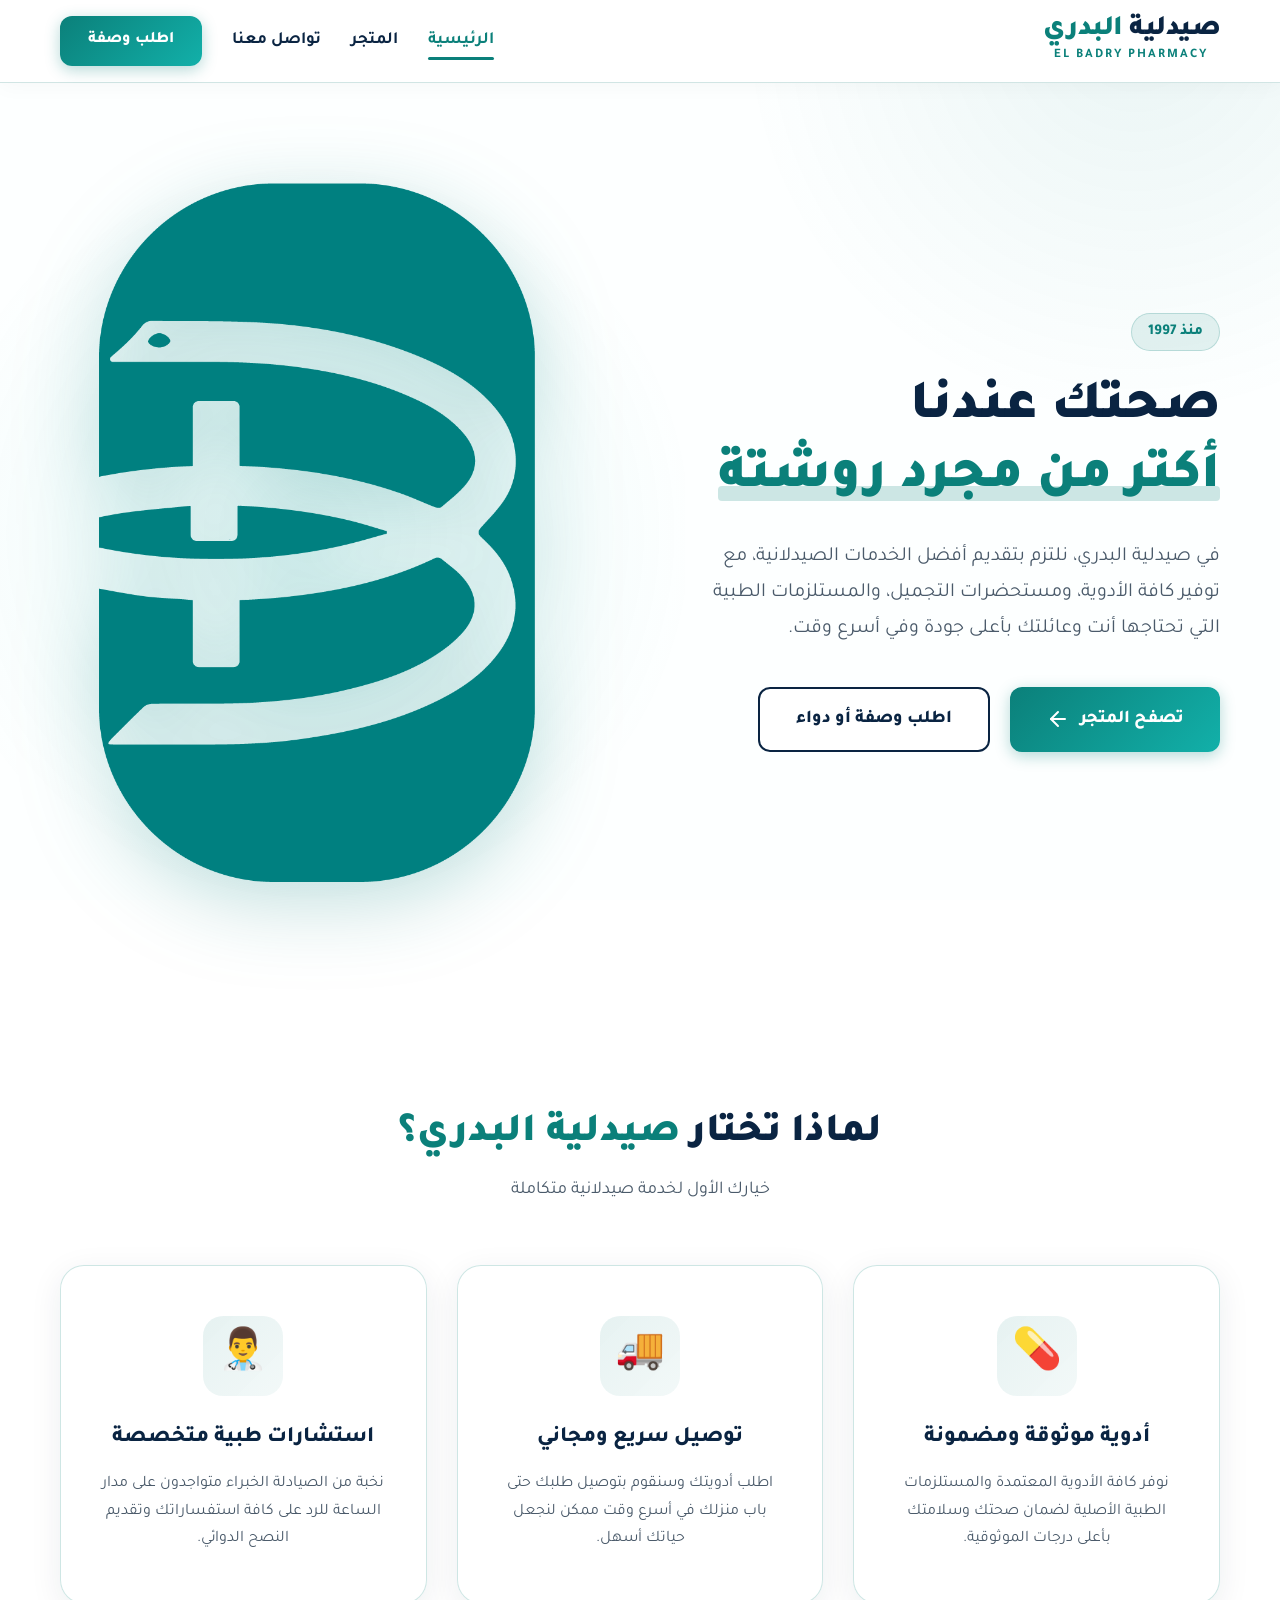
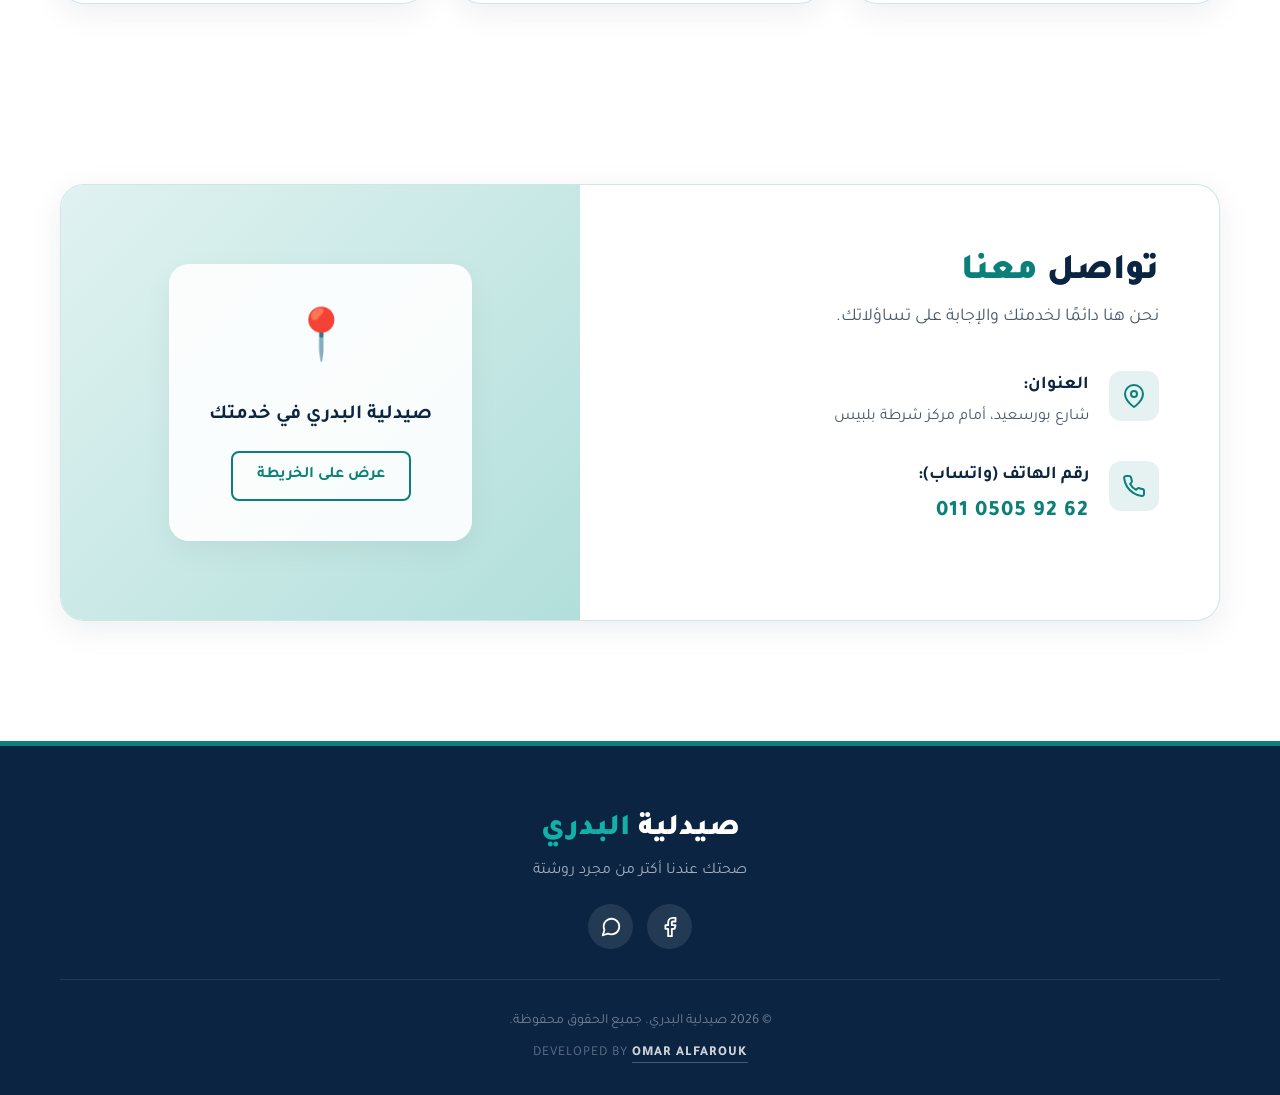
==== commit dab74eb2: "منظم اكتر واسرع" ====
--- a/index.html
+++ b/index.html
@@ -11,7 +11,7 @@
     <link rel="preconnect" href="https://fonts.gstatic.com" crossorigin>
     <link href="https://fonts.googleapis.com/css2?family=Tajawal:wght@400;500;700;800;900&display=swap"
         rel="stylesheet">
-    <link rel="stylesheet" href="style.css">
+    <link rel="stylesheet" href="css/style.css">
     <meta name="description"
         content="صيدلية البدري هي خيارك الأول للرعاية الصحية والأدوية. صحتك عندنا أكتر من مجرد روشتة، منذ 1997. شارع بورسعيد امام مركز شرطة بلبيس.">
 </head>
--- a/css/style.css
+++ b/css/style.css
@@ -0,0 +1,762 @@
+/* CSS Variables based on El Badry Pharmacy branding */
+:root {
+    --primary-color: #0b807a;       /* Teal/Dark Cyan */
+    --primary-light: #12b0a9;       /* Lighter Teal */
+    --primary-dark: #075e5a;        /* Darker Teal */
+    --secondary-color: #0a2442;     /* Navy Blue */
+    --secondary-light: #16365c;     /* Lighter Navy */
+    
+    --bg-color: #f2fafa;            /* Very light cyan/white */
+    --white: #ffffff;
+    --text-dark: #1a2a3a;
+    --text-gray: #4a5a6a;
+    --border-color: #d1e5e4;
+    
+    --success-color: #059669;
+    --error-color: #dc2626;
+    
+    --font-family: 'Tajawal', sans-serif;
+    
+    /* Modern Glassmorphism variables */
+    --glass-bg: rgba(255, 255, 255, 0.85);
+    --glass-border: rgba(11, 128, 122, 0.2);
+    --glass-shadow: 0 8px 32px 0 rgba(10, 36, 66, 0.08);
+}
+
+* {
+    box-sizing: border-box;
+    margin: 0;
+    padding: 0;
+}
+
+html {
+    scroll-behavior: smooth;
+}
+
+body {
+    font-family: var(--font-family);
+    background-color: var(--white);
+    color: var(--text-dark);
+    line-height: 1.6;
+    overflow-x: hidden;
+}
+
+::selection {
+    background-color: var(--primary-light);
+    color: var(--white);
+}
+
+a {
+    text-decoration: none;
+    color: inherit;
+    transition: all 0.3s ease;
+}
+
+.container {
+    max-width: 1200px;
+    margin: 0 auto;
+    padding: 0 20px;
+    width: 100%;
+}
+
+/* Background Pattern */
+.bg-pattern {
+    position: fixed;
+    top: 0;
+    left: 0;
+    width: 100vw;
+    height: 100vh;
+    z-index: -1;
+    background-color: var(--bg-color);
+    background-image: radial-gradient(var(--primary-color) 0.5px, transparent 0.5px), radial-gradient(var(--primary-color) 0.5px, var(--bg-color) 0.5px);
+    background-size: 20px 20px;
+    background-position: 0 0, 10px 10px;
+    opacity: 0.15;
+}
+
+/* Navbar */
+.navbar {
+    background-color: rgba(255, 255, 255, 0.95);
+    backdrop-filter: blur(10px);
+    -webkit-backdrop-filter: blur(10px);
+    border-bottom: 1px solid var(--border-color);
+    position: sticky;
+    top: 0;
+    z-index: 1000;
+    box-shadow: 0 4px 20px rgba(0,0,0,0.03);
+    transition: all 0.3s ease;
+}
+
+.navbar .container {
+    display: flex;
+    justify-content: space-between;
+    align-items: center;
+    padding: 15px 20px;
+}
+
+.logo a {
+    display: flex;
+    flex-direction: column;
+    align-items: center;
+}
+
+.logo h1 {
+    color: var(--secondary-color);
+    font-size: 28px;
+    font-weight: 900;
+    letter-spacing: -0.5px;
+    line-height: 1.1;
+}
+
+.logo h1 span {
+    color: var(--primary-color);
+}
+
+.logo .en-logo {
+    font-size: 13px;
+    color: var(--primary-color);
+    letter-spacing: 2px;
+    font-weight: 700;
+}
+
+nav {
+    display: flex;
+    align-items: center;
+    gap: 30px;
+}
+
+nav a {
+    font-weight: 700;
+    font-size: 17px;
+    color: var(--secondary-color);
+    position: relative;
+}
+
+nav a:not(.btn-primary)::after {
+    content: '';
+    position: absolute;
+    bottom: -6px;
+    left: 50%;
+    transform: translateX(-50%);
+    width: 0;
+    height: 3px;
+    background-color: var(--primary-color);
+    border-radius: 2px;
+    transition: width 0.3s ease;
+}
+
+nav a:hover:not(.btn-primary)::after, 
+nav a.active:not(.btn-primary)::after {
+    width: 100%;
+}
+
+nav a:hover:not(.btn-primary), 
+nav a.active:not(.btn-primary) {
+    color: var(--primary-color);
+}
+
+/* Buttons */
+.btn-primary, .btn-secondary {
+    display: inline-flex;
+    align-items: center;
+    justify-content: center;
+    gap: 10px;
+    padding: 12px 28px;
+    border-radius: 12px;
+    font-weight: 800;
+    font-size: 16px;
+    border: none;
+    cursor: pointer;
+    transition: all 0.4s cubic-bezier(0.175, 0.885, 0.32, 1.275);
+    text-align: center;
+    position: relative;
+    overflow: hidden;
+}
+
+.btn-primary {
+    background: linear-gradient(135deg, var(--primary-color) 0%, var(--primary-light) 100%);
+    color: var(--white) !important;
+    box-shadow: 0 4px 15px rgba(11, 128, 122, 0.3);
+}
+
+.btn-primary:hover {
+    transform: translateY(-3px);
+    box-shadow: 0 8px 25px rgba(11, 128, 122, 0.4);
+    background: linear-gradient(135deg, var(--primary-light) 0%, var(--primary-color) 100%);
+}
+
+.btn-secondary {
+    background-color: var(--white);
+    color: var(--secondary-color) !important;
+    border: 2px solid var(--secondary-color);
+}
+
+.btn-secondary:hover {
+    background-color: var(--secondary-color);
+    color: var(--white) !important;
+    transform: translateY(-3px);
+}
+
+.btn-large {
+    padding: 16px 36px;
+    font-size: 18px;
+}
+
+.btn-outline {
+    background-color: transparent;
+    border: 2px solid var(--primary-color);
+    color: var(--primary-color);
+    padding: 10px 24px;
+    border-radius: 8px;
+    font-weight: 700;
+    display: inline-block;
+}
+
+.btn-outline:hover {
+    background-color: var(--primary-color);
+    color: var(--white);
+}
+
+/* Pulse animation for CTA */
+.pulse-btn {
+    animation: pulse 2s infinite;
+}
+
+@keyframes pulse {
+    0% { box-shadow: 0 0 0 0 rgba(11, 128, 122, 0.6); }
+    70% { box-shadow: 0 0 0 15px rgba(11, 128, 122, 0); }
+    100% { box-shadow: 0 0 0 0 rgba(11, 128, 122, 0); }
+}
+
+/* Hero Section */
+.hero {
+    position: relative;
+    padding: 100px 0 120px;
+    overflow: hidden;
+}
+
+.hero::before {
+    content: '';
+    position: absolute;
+    top: -50%; right: -20%;
+    width: 800px; height: 800px;
+    background: radial-gradient(circle, rgba(11,128,122,0.08) 0%, rgba(255,255,255,0) 70%);
+    border-radius: 50%;
+    z-index: -1;
+}
+
+.hero-content {
+    display: flex;
+    align-items: center;
+    justify-content: space-between;
+    gap: 60px;
+}
+
+.text-content {
+    flex: 1.2;
+}
+
+.badge {
+    display: inline-block;
+    padding: 6px 16px;
+    background-color: rgba(11, 128, 122, 0.1);
+    color: var(--primary-color);
+    border-radius: 50px;
+    font-weight: 800;
+    font-size: 15px;
+    margin-bottom: 25px;
+    border: 1px solid rgba(11, 128, 122, 0.2);
+}
+
+.text-content h2 {
+    font-size: 55px;
+    color: var(--secondary-color);
+    margin-bottom: 25px;
+    line-height: 1.25;
+    font-weight: 900;
+}
+
+.text-content h2 .highlight {
+    color: var(--primary-color);
+    position: relative;
+    z-index: 1;
+}
+
+.text-content h2 .highlight::after {
+    content: '';
+    position: absolute;
+    bottom: 5px; right: 0;
+    width: 100%; height: 15px;
+    background-color: rgba(11, 128, 122, 0.2);
+    z-index: -1;
+    border-radius: 4px;
+}
+
+.text-content p {
+    font-size: 20px;
+    color: var(--text-gray);
+    margin-bottom: 40px;
+    line-height: 1.8;
+    max-width: 90%;
+}
+
+.actions {
+    display: flex;
+    gap: 20px;
+}
+
+.image-content {
+    flex: 1;
+    display: flex;
+    justify-content: center;
+    position: relative;
+}
+
+.image-content::after {
+    content: '';
+    position: absolute;
+    width: 100%; height: 100%;
+    background: radial-gradient(circle, var(--primary-light) 0%, transparent 60%);
+    opacity: 0.1;
+    scale: 1.5;
+    z-index: -1;
+}
+
+.hero-logo-img {
+    width: 100%;
+    max-width: 450px;
+    height: auto;
+    object-fit: contain;
+    filter: drop-shadow(0 20px 40px rgba(11, 128, 122, 0.25));
+}
+
+.float-anim {
+    animation: float 6s ease-in-out infinite;
+}
+
+@keyframes float {
+    0% { transform: translateY(0px); }
+    50% { transform: translateY(-20px); }
+    100% { transform: translateY(0px); }
+}
+
+/* Glassmorphism Cards */
+.glass-card {
+    background: var(--glass-bg);
+    backdrop-filter: blur(16px);
+    -webkit-backdrop-filter: blur(16px);
+    border: 1px solid var(--glass-border);
+    box-shadow: var(--glass-shadow);
+    border-radius: 24px;
+}
+
+/* Features Section */
+.features {
+    padding: 100px 0;
+    background-color: transparent;
+    position: relative;
+    z-index: 10;
+}
+
+.section-title {
+    text-align: center;
+    margin-bottom: 60px;
+}
+
+.section-title h2 {
+    font-size: 40px;
+    color: var(--secondary-color);
+    font-weight: 900;
+}
+
+.section-title h2 span {
+    color: var(--primary-color);
+}
+
+.section-title p {
+    font-size: 18px;
+    color: var(--text-gray);
+    margin-top: 10px;
+}
+
+.features-grid {
+    display: grid;
+    grid-template-columns: repeat(auto-fit, minmax(320px, 1fr));
+    gap: 30px;
+}
+
+.feature-card {
+    padding: 50px 40px;
+    text-align: center;
+    transition: transform 0.4s ease, box-shadow 0.4s ease;
+}
+
+.feature-card:hover {
+    transform: translateY(-15px);
+    box-shadow: 0 20px 40px rgba(10, 36, 66, 0.12);
+    border-color: rgba(11, 128, 122, 0.4);
+}
+
+.feature-card .icon-wrapper {
+    width: 80px; height: 80px;
+    margin: 0 auto 25px;
+    background: linear-gradient(135deg, rgba(11, 128, 122, 0.1), rgba(11, 128, 122, 0.05));
+    border-radius: 20px;
+    display: flex;
+    align-items: center;
+    justify-content: center;
+    font-size: 40px;
+    color: var(--primary-color);
+}
+
+.feature-card h3 {
+    color: var(--secondary-color);
+    font-size: 22px;
+    margin-bottom: 15px;
+    font-weight: 800;
+}
+
+.feature-card p {
+    color: var(--text-gray);
+    font-size: 16px;
+    line-height: 1.7;
+}
+
+/* Contact Section */
+.contact-section {
+    padding: 80px 0 120px;
+}
+
+.contact-card {
+    display: flex;
+    overflow: hidden;
+    padding: 0;
+}
+
+.contact-info {
+    flex: 1;
+    padding: 60px;
+}
+
+.contact-info h2 {
+    font-size: 36px;
+    color: var(--secondary-color);
+    font-weight: 900;
+}
+
+.contact-info h2 span {
+    color: var(--primary-color);
+}
+
+.contact-info > p {
+    font-size: 18px;
+    color: var(--text-gray);
+    margin-bottom: 40px;
+}
+
+.info-item {
+    display: flex;
+    align-items: flex-start;
+    gap: 20px;
+    margin-bottom: 30px;
+}
+
+.info-icon {
+    width: 50px; height: 50px;
+    background-color: rgba(11, 128, 122, 0.1);
+    color: var(--primary-color);
+    border-radius: 12px;
+    display: flex;
+    align-items: center;
+    justify-content: center;
+    flex-shrink: 0;
+}
+
+.info-text strong {
+    display: block;
+    color: var(--secondary-color);
+    font-size: 18px;
+    margin-bottom: 5px;
+}
+
+.info-text span {
+    color: var(--text-gray);
+    font-size: 16px;
+}
+
+.phone-num {
+    font-size: 22px !important;
+    font-weight: 800;
+    color: var(--primary-color) !important;
+    letter-spacing: 1px;
+}
+
+.contact-map {
+    flex: 1;
+    background: linear-gradient(135deg, #e0f2f1 0%, #b2dfdb 100%);
+    display: flex;
+    align-items: center;
+    justify-content: center;
+    min-height: 400px;
+}
+
+.map-placeholder {
+    text-align: center;
+    background: rgba(255,255,255,0.9);
+    padding: 40px;
+    border-radius: 20px;
+    box-shadow: 0 10px 30px rgba(0,0,0,0.05);
+}
+
+.map-icon {
+    font-size: 50px;
+    margin-bottom: 15px;
+}
+
+.map-placeholder p {
+    font-weight: 700;
+    color: var(--secondary-color);
+    margin-bottom: 20px;
+    font-size: 20px;
+}
+
+/* Order Page Enhancements */
+.order-body {
+    background-color: var(--bg-color);
+}
+
+.order-header {
+    margin-bottom: 40px;
+}
+
+.order-header h2 {
+    font-size: 42px;
+    color: var(--secondary-color);
+    font-weight: 900;
+}
+
+.order-header h2 span {
+    color: var(--primary-color);
+}
+
+.order-header p {
+    font-size: 18px;
+    color: var(--text-gray);
+    max-width: 600px;
+    margin: 15px auto 0;
+}
+
+.form-wrapper {
+    max-width: 750px;
+    margin: 0 auto;
+    padding: 50px;
+}
+
+.form-anim {
+    animation: slideUp 0.8s cubic-bezier(0.165, 0.84, 0.44, 1) forwards;
+}
+
+@keyframes slideUp {
+    from { opacity: 0; transform: translateY(40px); }
+    to { opacity: 1; transform: translateY(0); }
+}
+
+.input-row {
+    display: flex;
+    gap: 20px;
+}
+
+.input-row .input-group {
+    flex: 1;
+}
+
+.input-group {
+    margin-bottom: 25px;
+}
+
+.input-group label {
+    display: block;
+    margin-bottom: 10px;
+    font-weight: 800;
+    color: var(--secondary-color);
+    font-size: 16px;
+}
+
+.required {
+    color: var(--error-color);
+}
+
+.input-group input,
+.input-group textarea {
+    width: 100%;
+    padding: 16px 20px;
+    border: 2px solid var(--border-color);
+    border-radius: 12px;
+    font-family: inherit;
+    font-size: 16px;
+    transition: all 0.3s ease;
+    background-color: rgba(255, 255, 255, 0.9);
+}
+
+.input-group input:focus,
+.input-group textarea:focus {
+    outline: none;
+    border-color: var(--primary-color);
+    box-shadow: 0 0 0 4px rgba(11, 128, 122, 0.15);
+    background-color: var(--white);
+    transform: translateY(-2px);
+}
+
+.form-note {
+    text-align: center;
+    margin-top: 20px;
+    font-size: 14px;
+    color: var(--text-gray);
+}
+
+.btn-submit {
+    width: 100%;
+    margin-top: 10px;
+    padding: 18px;
+    font-size: 20px;
+    border-radius: 12px;
+}
+
+.spinner {
+    display: inline-block;
+    width: 20px; height: 20px;
+    border: 3px solid rgba(255,255,255,0.3);
+    border-radius: 50%;
+    border-top-color: #fff;
+    animation: spin 1s ease-in-out infinite;
+    margin-left: 10px;
+}
+
+@keyframes spin {
+    to { transform: rotate(360deg); }
+}
+
+.alert {
+    padding: 18px 20px;
+    border-radius: 12px;
+    margin-bottom: 25px;
+    font-weight: 700;
+    font-size: 16px;
+    text-align: center;
+    animation: fadeIn 0.5s ease;
+}
+
+@keyframes fadeIn {
+    from { opacity: 0; }
+    to { opacity: 1; }
+}
+
+.alert-success {
+    background-color: rgba(5, 150, 105, 0.1);
+    color: var(--success-color);
+    border: 2px solid rgba(5, 150, 105, 0.3);
+}
+
+.alert-error {
+    background-color: rgba(220, 38, 38, 0.1);
+    color: var(--error-color);
+    border: 2px solid rgba(220, 38, 38, 0.3);
+}
+
+/* Footer */
+footer {
+    background-color: var(--secondary-color);
+    color: var(--white);
+    padding: 60px 0 30px;
+    position: relative;
+    border-top: 5px solid var(--primary-color);
+}
+
+.footer-content {
+    display: flex;
+    flex-direction: column;
+    align-items: center;
+    text-align: center;
+}
+
+.footer-logo h3 {
+    font-size: 30px;
+    font-weight: 900;
+    margin-bottom: 5px;
+}
+
+.footer-logo h3 span {
+    color: var(--primary-light);
+}
+
+.footer-logo p {
+    color: #a0aec0;
+    font-size: 16px;
+    margin-bottom: 40px;
+}
+
+.footer-bottom {
+    width: 100%;
+    padding-top: 30px;
+    border-top: 1px solid rgba(255,255,255,0.1);
+}
+
+.footer-bottom p {
+    color: #718096;
+    font-size: 14px;
+}
+
+.hidden { display: none !important; }
+
+/* Responsive */
+@media (max-width: 992px) {
+    .hero-content {
+        flex-direction: column;
+        text-align: center;
+    }
+    
+    .hero-logo-img {
+        max-width: 200px;
+        margin-top: 20px;
+    }
+    
+    .text-content h2 {
+        font-size: 45px;
+    }
+    
+    .text-content p {
+        margin: 0 auto 30px;
+    }
+    
+    .actions {
+        justify-content: center;
+    }
+    
+    .contact-card {
+        flex-direction: column;
+    }
+}
+
+@media (max-width: 768px) {
+    .navbar .container {
+        flex-direction: column;
+        gap: 15px;
+    }
+    
+    .input-row {
+        flex-direction: column;
+        gap: 0;
+    }
+    
+    .text-content h2 {
+        font-size: 38px;
+    }
+    
+    .form-wrapper {
+        padding: 30px 20px;
+    }
+    
+    .contact-info {
+        padding: 40px 20px;
+    }
+}
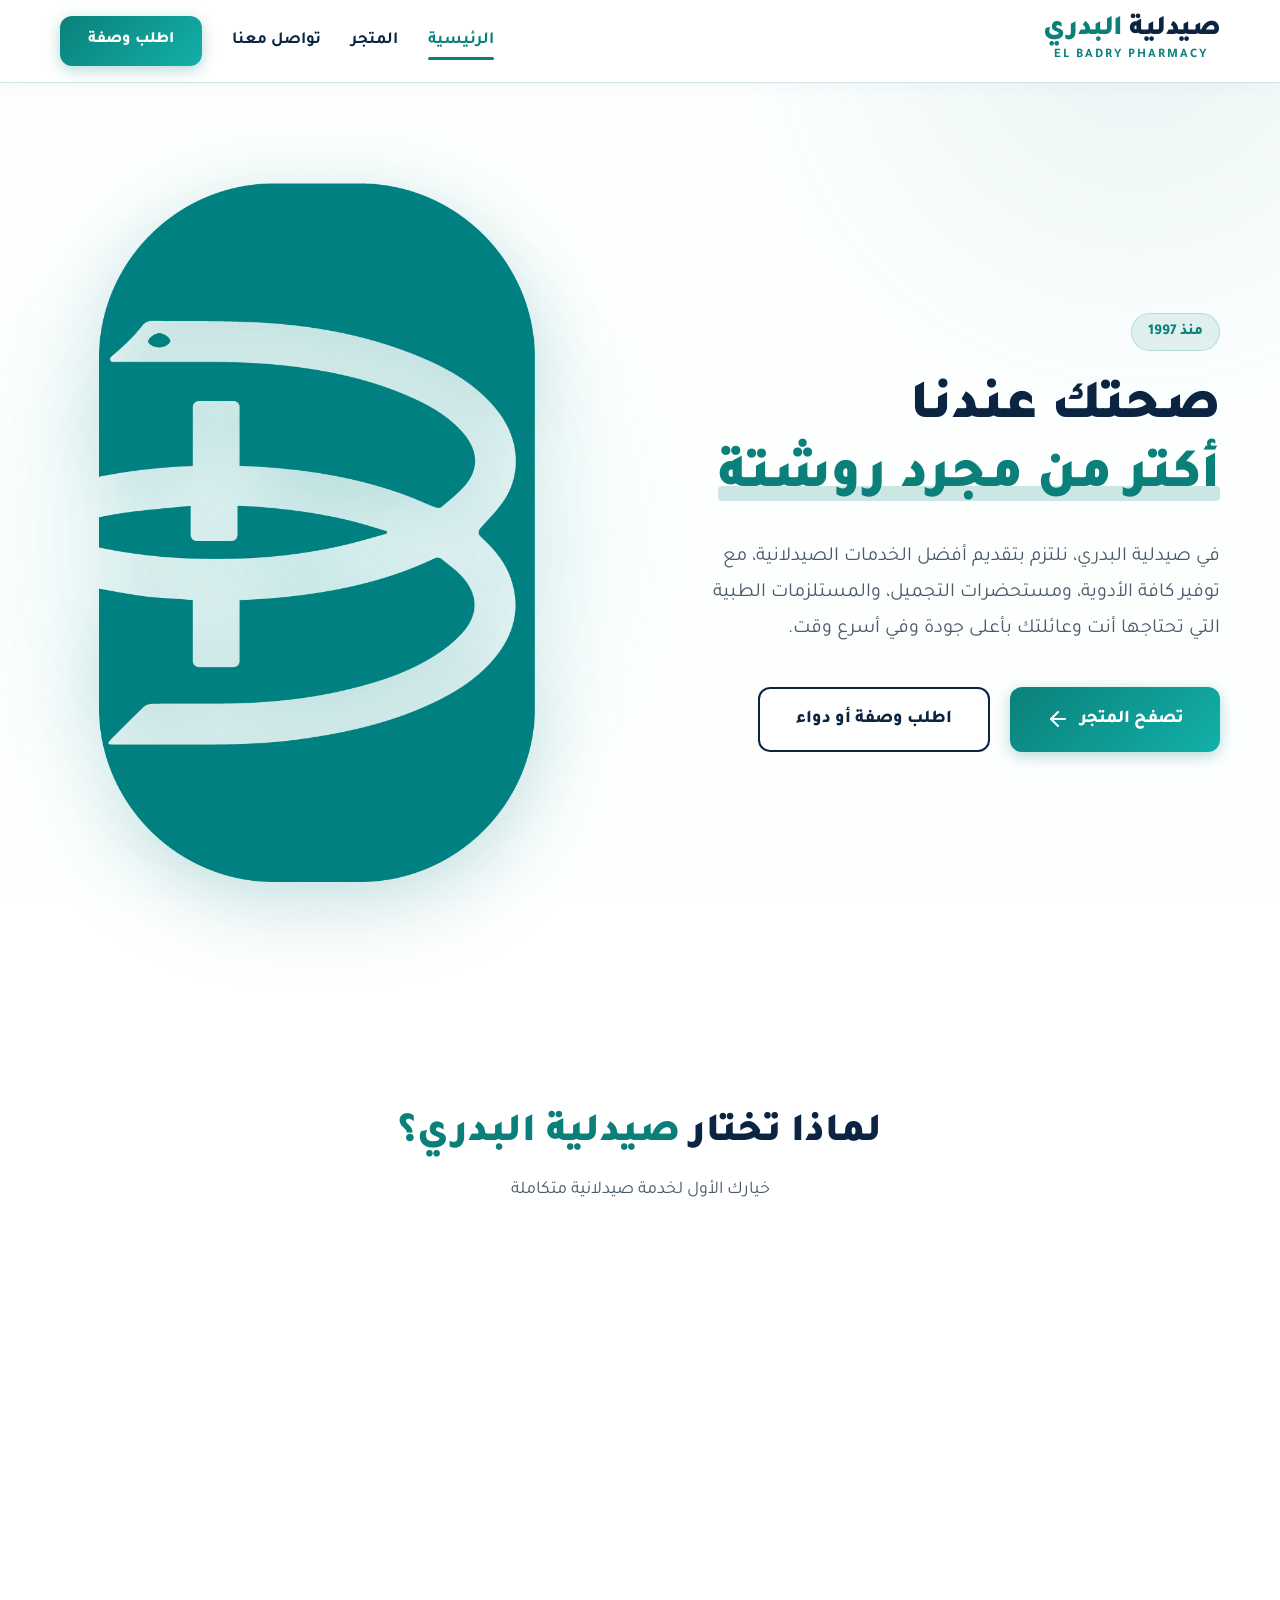
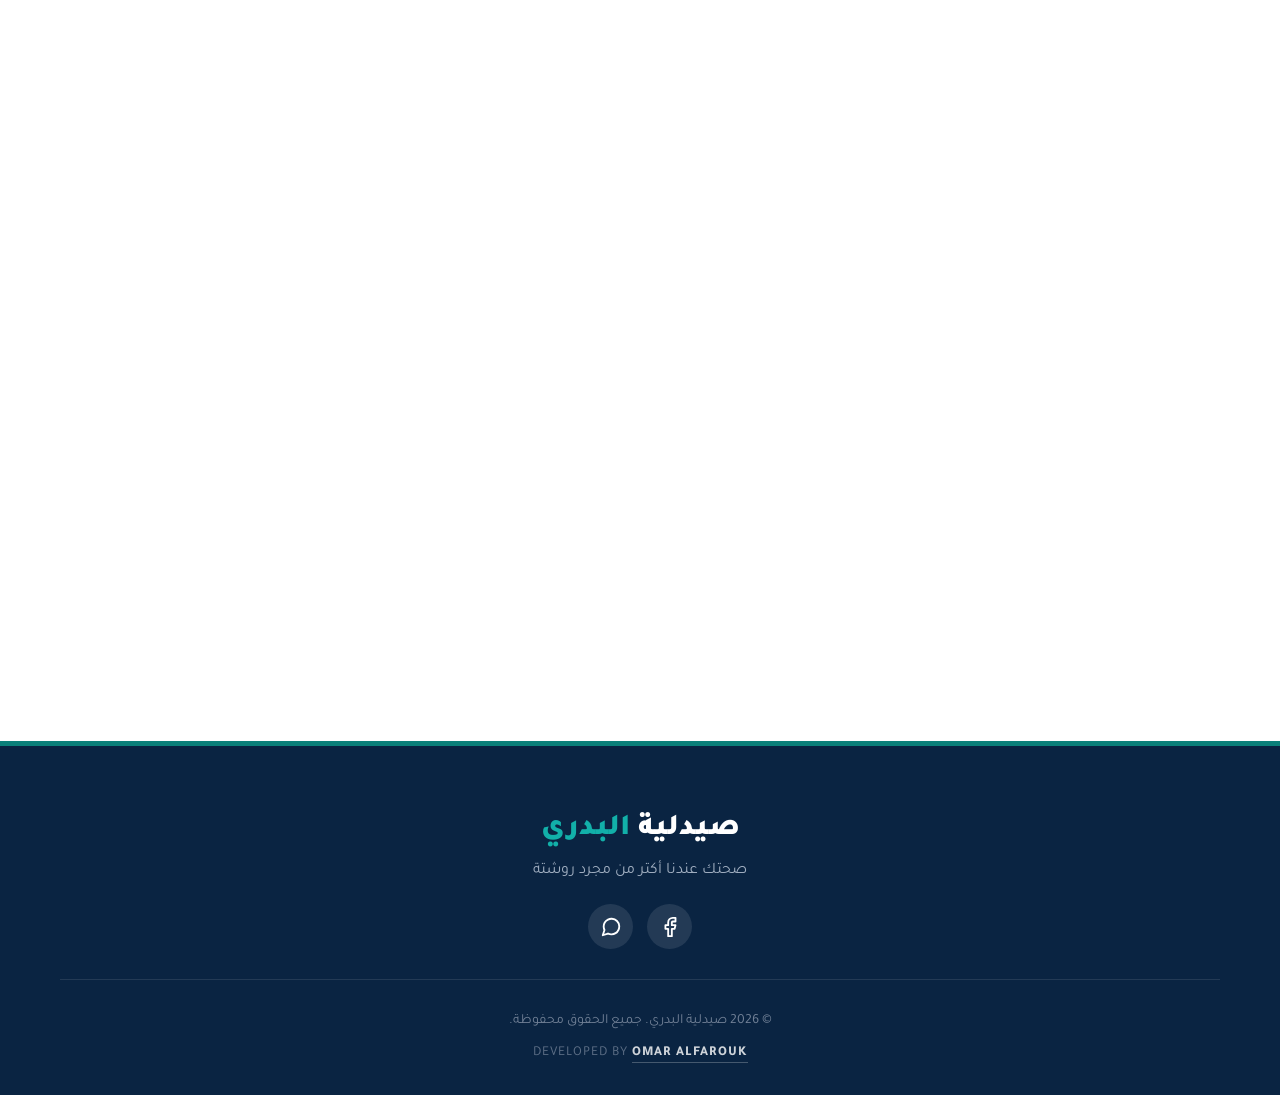
==== commit 245cd025: "Update index.html" ====
--- a/index.html
+++ b/index.html
@@ -78,7 +78,7 @@
                     </div>
                     <div class="feature-card glass-card">
                         <div class="icon-wrapper">🚚</div>
-                        <h3>توصيل سريع ومجاني</h3>
+                        <h3>توصيل سريع</h3>
                         <p>اطلب أدويتك وسنقوم بتوصيل طلبك حتى باب منزلك في أسرع وقت ممكن لنجعل حياتك أسهل.</p>
                     </div>
                     <div class="feature-card glass-card">
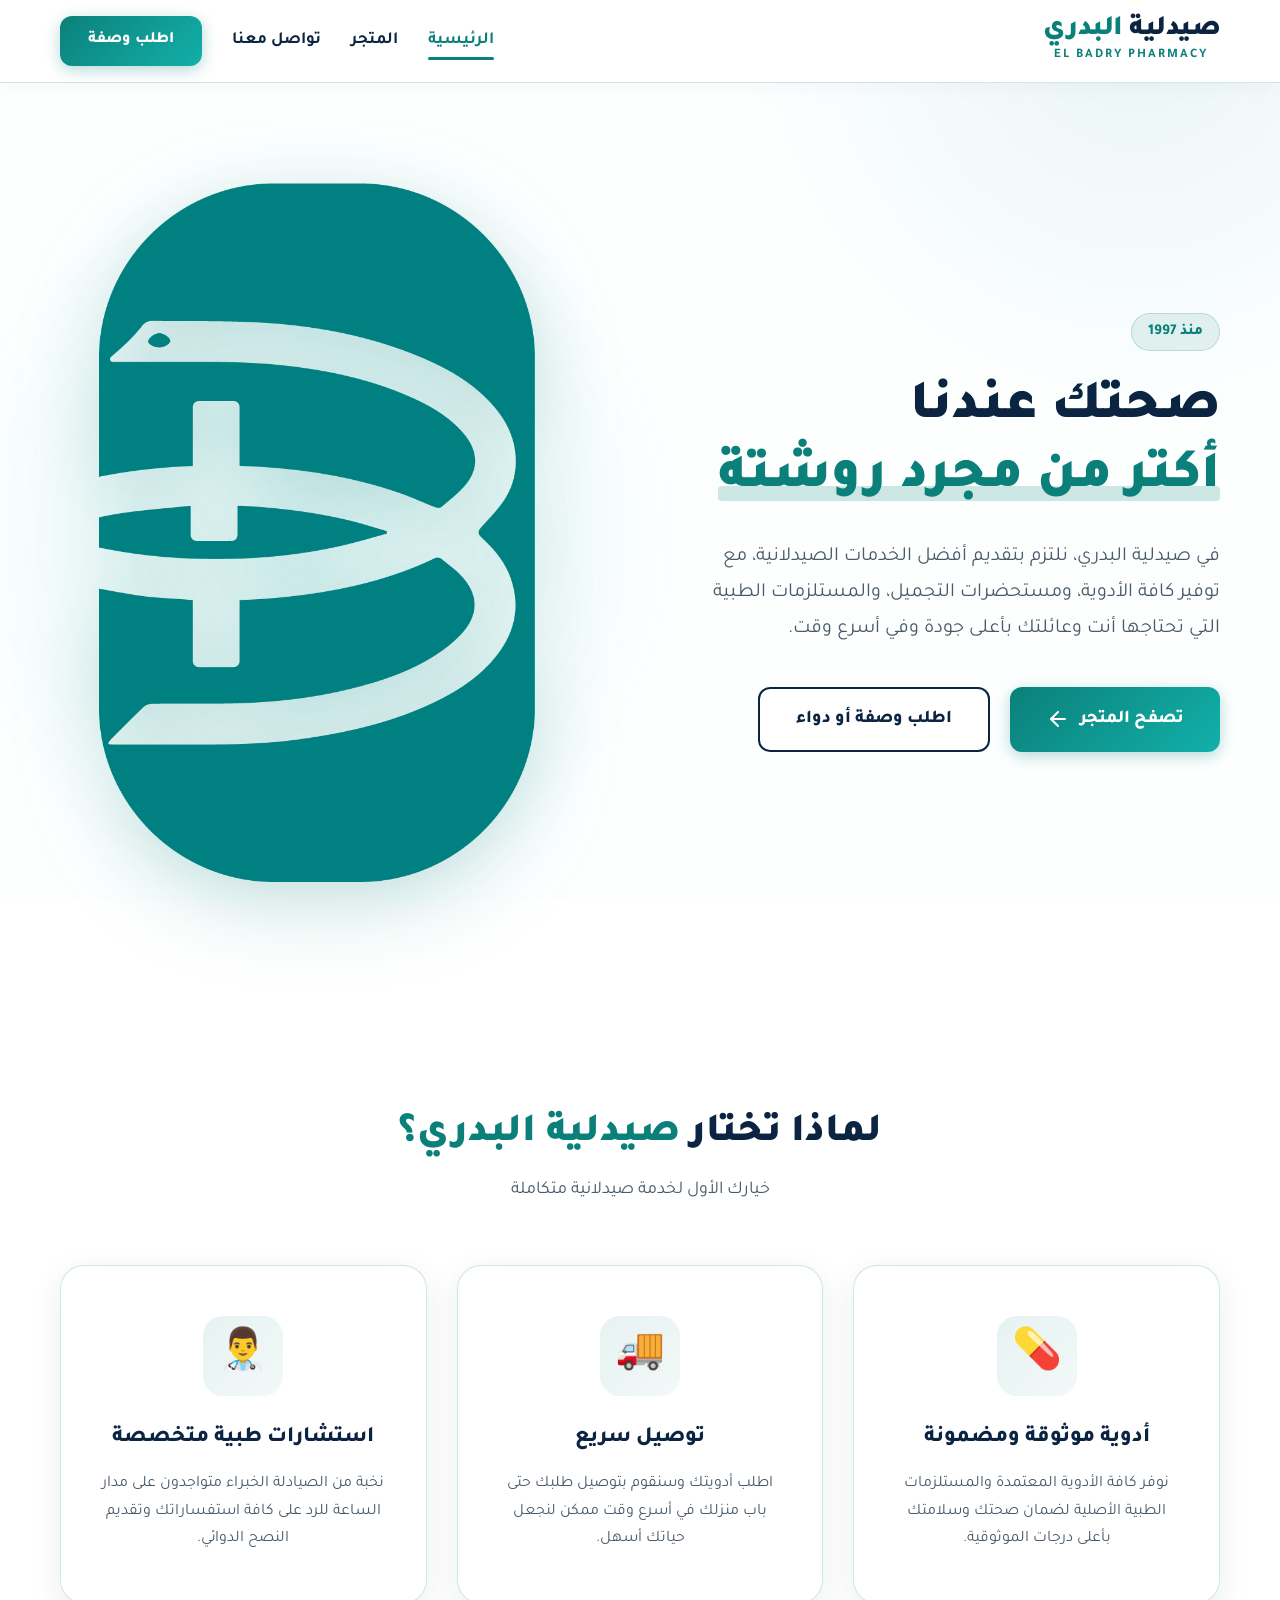
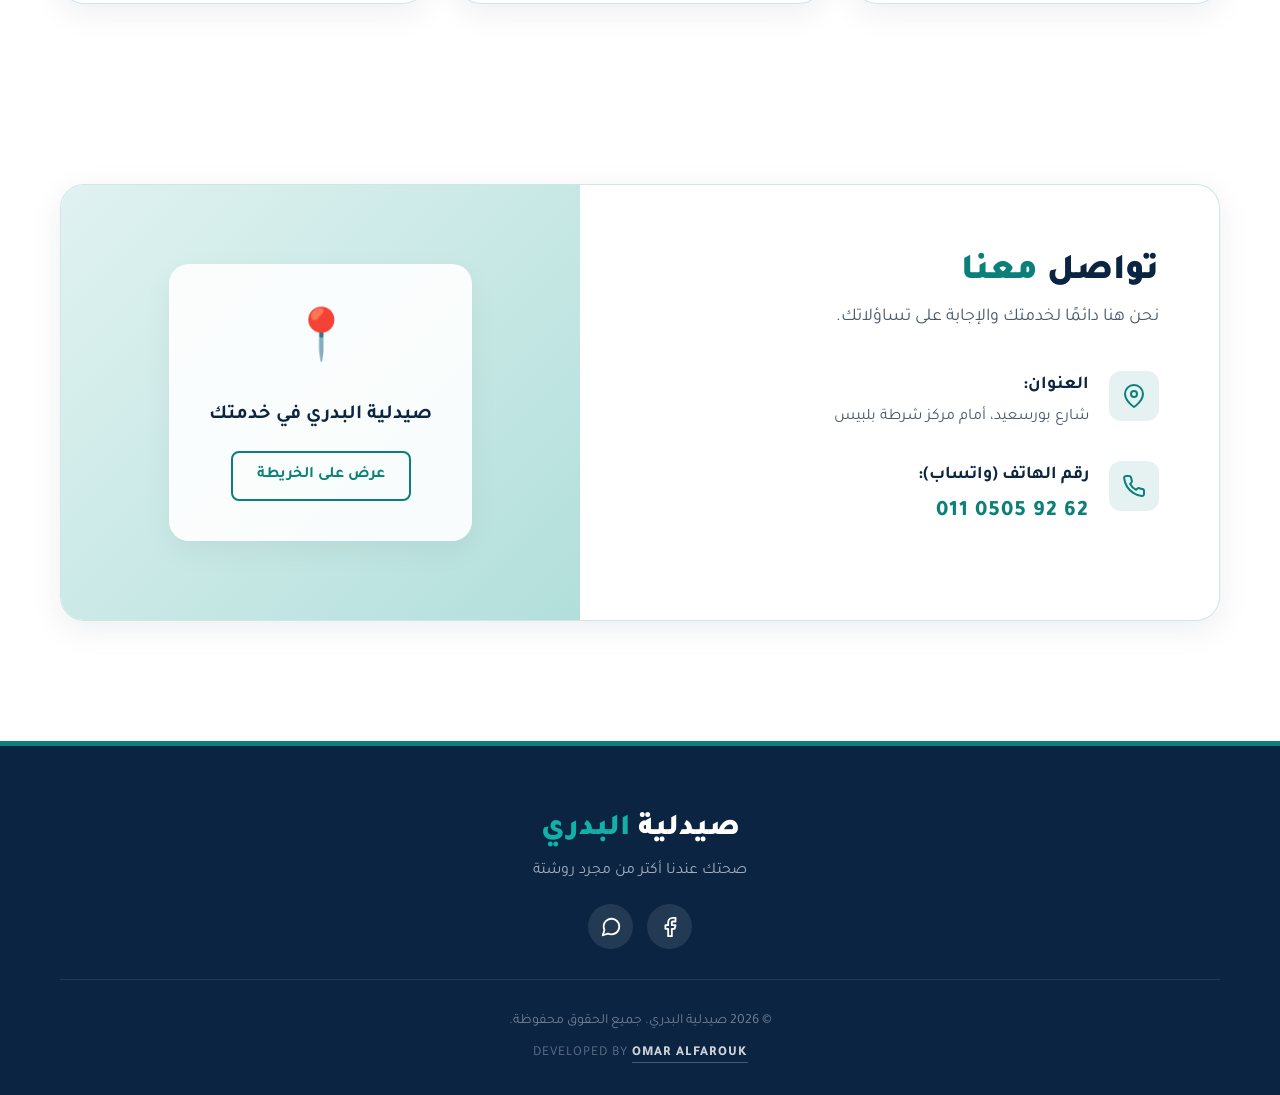
==== commit dc072ce5: "Update index.html" ====
--- a/index.html
+++ b/index.html
@@ -5,7 +5,7 @@
     <meta charset="UTF-8">
     <meta name="viewport" content="width=device-width, initial-scale=1.0">
     <title>صيدلية البدري - El Badry Pharmacy</title>
-    <link rel="icon" type="image/png" href="logologo.png">
+    <link rel="icon" type="image/png" href="logologo.png"size="any">
     <!-- Google Fonts -->
     <link rel="preconnect" href="https://fonts.googleapis.com">
     <link rel="preconnect" href="https://fonts.gstatic.com" crossorigin>
